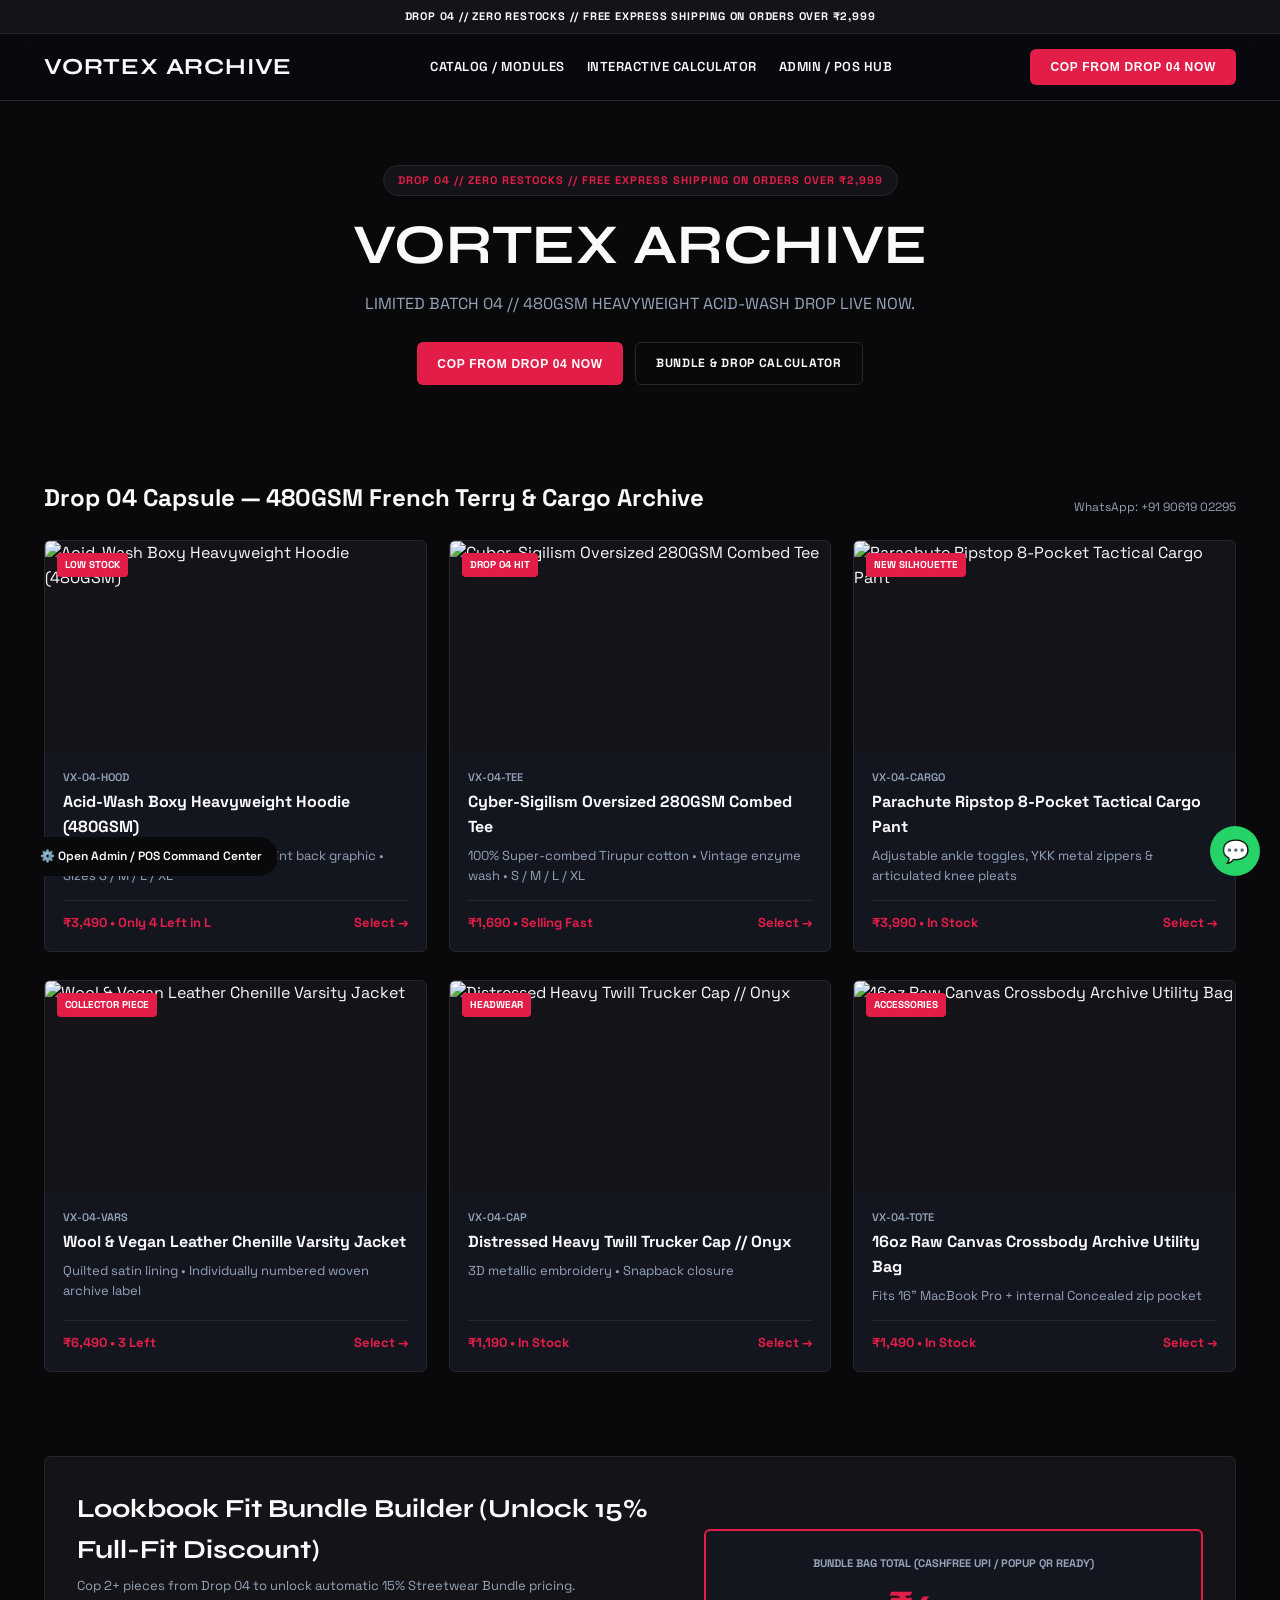
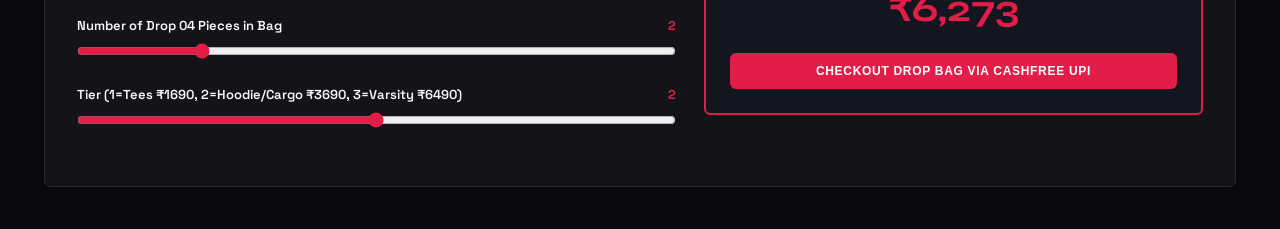
==== public/index.html @ 8f913b4f "feat(tpl-ecom-streetwear): multi-track Cloudflare Edge + Docker + POS/Admin Hub + whitelabel" ====
<!DOCTYPE html>
<html lang="en">
<head>
  <meta charset="UTF-8">
  <meta name="viewport" content="width=device-width, initial-scale=1.0">
  <title>VORTEX ARCHIVE — E-Commerce</title>
  <link rel="preconnect" href="https://fonts.googleapis.com">
  <link rel="preconnect" href="https://fonts.gstatic.com" crossorigin>
  <link href="https://fonts.googleapis.com/css2?family=Space+Grotesk:wght@400;500;600;700&family=Syne:wght@700;800&display=swap" rel="stylesheet">
  <link rel="stylesheet" href="theme-tokens.css">
  <script src="whitelabel.js"></script>
  <style>
    * { box-sizing: border-box; margin: 0; padding: 0; }
    body {
      font-family: var(--font-primary);
      background-color: var(--bg-main);
      color: #F8FAFC;
      line-height: 1.55;
      -webkit-font-smoothing: antialiased;
    }
    .top-bar {
      background: var(--bg-canvas);
      color: #F8FAFC;
      font-size: 11px;
      font-weight: 700;
      letter-spacing: 0.8px;
      text-transform: uppercase;
      text-align: center;
      padding: 8px 16px;
      border-bottom: 1px solid var(--border-color);
    }
    header {
      position: sticky;
      top: 0;
      z-index: 100;
      background: rgba(9, 10, 15, 0.9);
      backdrop-filter: blur(12px);
      border-bottom: 1px solid var(--border-color);
    }
    .nav-container {
      max-width: 1240px;
      margin: 0 auto;
      padding: 15px 24px;
      display: flex;
      align-items: center;
      justify-content: space-between;
      gap: 16px;
    }
    .brand-logo {
      font-family: var(--font-accent);
      font-size: 23px;
      font-weight: 700;
      letter-spacing: 0.8px;
      text-transform: uppercase;
      color: #F8FAFC;
      text-decoration: none;
    }
    .brand-logo span {
      font-family: var(--font-primary);
      color: var(--color-primary);
      font-size: 11px;
      letter-spacing: 2px;
      display: block;
      margin-top: -2px;
    }
    nav.desktop-nav { display: flex; gap: 22px; align-items: center; }
    nav.desktop-nav a {
      color: #F8FAFC;
      text-decoration: none;
      font-size: 13px;
      font-weight: 600;
      text-transform: uppercase;
      letter-spacing: 0.5px;
    }
    nav.desktop-nav a:hover { color: var(--color-primary); }
    .btn-primary {
      background: var(--color-primary);
      color: #FFFFFF;
      border: none;
      padding: 11px 20px;
      border-radius: var(--radius);
      font-size: 12px;
      font-weight: 700;
      text-transform: uppercase;
      letter-spacing: 0.7px;
      cursor: pointer;
      text-decoration: none;
      display: inline-flex;
      align-items: center;
      gap: 8px;
    }
    .btn-outline {
      background: transparent;
      color: #F8FAFC;
      border: 1px solid var(--border-color);
      padding: 11px 20px;
      border-radius: var(--radius);
      font-size: 12px;
      font-weight: 700;
      text-transform: uppercase;
      letter-spacing: 0.7px;
      cursor: pointer;
      text-decoration: none;
    }
    .hero-banner {
      padding: 64px 24px 52px;
      max-width: 1240px;
      margin: 0 auto;
      text-align: center;
    }
    .hero-pill {
      display: inline-block;
      background: var(--bg-canvas);
      border: 1px solid var(--border-color);
      color: var(--color-primary);
      font-size: 11px;
      font-weight: 700;
      letter-spacing: 1px;
      padding: 6px 14px;
      border-radius: 999px;
      margin-bottom: 18px;
    }
    .hero-banner h1 {
      font-family: var(--font-accent);
      font-size: clamp(32px, 4.6vw, 56px);
      line-height: 1.1;
      margin-bottom: 16px;
    }
    .hero-banner p {
      font-size: 16px;
      color: #94A3B8;
      max-width: 680px;
      margin: 0 auto 26px;
    }
    .hero-actions { display: flex; gap: 12px; justify-content: center; flex-wrap: wrap; }
    .section-wrap { max-width: 1240px; margin: 0 auto; padding: 42px 24px; }
    .section-head {
      display: flex;
      align-items: flex-end;
      justify-content: space-between;
      margin-bottom: 24px;
      gap: 16px;
      flex-wrap: wrap;
    }
    .bento-grid {
      display: grid;
      grid-template-columns: repeat(3, 1fr);
      gap: var(--grid-gap-desktop);
    }
    .bento-card {
      background: #14161F;
      border: 1px solid var(--border-color);
      border-radius: var(--radius);
      overflow: hidden;
      display: flex;
      flex-direction: column;
      cursor: pointer;
      transition: transform 0.2s, border-color 0.2s;
    }
    .bento-card:hover { transform: translateY(-4px); border-color: var(--color-primary); }
    .bento-img-wrap { height: 210px; position: relative; background: var(--bg-canvas); overflow: hidden; }
    .bento-img-wrap img { width: 100%; height: 100%; object-fit: cover; }
    .bento-badge {
      position: absolute;
      top: 12px;
      left: 12px;
      background: var(--color-primary);
      color: #FFF;
      font-size: 10px;
      font-weight: 700;
      padding: 4px 8px;
      border-radius: 4px;
    }
    .bento-body { padding: 18px; display: flex; flex-direction: column; flex: 1; }
    .bento-code { font-size: 11px; color: #94A3B8; font-weight: 600; margin-bottom: 4px; }
    .bento-title { font-size: 16px; font-weight: 700; margin-bottom: 6px; }
    .bento-sub { font-size: 13px; color: #94A3B8; margin-bottom: 14px; flex: 1; }
    .bento-footer {
      display: flex;
      justify-content: space-between;
      padding-top: 12px;
      border-top: 1px solid var(--border-color);
      font-size: 13px;
      font-weight: 700;
      color: var(--color-primary);
    }
    .calc-panel {
      background: var(--bg-canvas);
      border: 1px solid var(--border-color);
      border-radius: var(--radius);
      padding: 32px;
      display: grid;
      grid-template-columns: 1.2fr 1fr;
      gap: 28px;
      align-items: center;
    }
    .slider-group { margin-bottom: 18px; }
    .slider-group label { display: flex; justify-content: space-between; font-size: 13px; font-weight: 600; margin-bottom: 6px; }
    .slider-group input[type="range"] { width: 100%; accent-color: var(--color-primary); }
    .calc-result-card {
      background: #14161F;
      border: 2px solid var(--color-primary);
      border-radius: var(--radius);
      padding: 24px;
      text-align: center;
    }
    .calc-result-val {
      font-family: var(--font-accent);
      font-size: 38px;
      font-weight: 700;
      color: var(--color-primary);
      margin: 8px 0 14px;
    }
    .modal-overlay {
      position: fixed;
      inset: 0;
      background: rgba(0, 0, 0, 0.65);
      z-index: 900;
      display: none;
      align-items: center;
      justify-content: center;
      padding: 16px;
    }
    .modal-overlay.open { display: flex; }
    .modal-box {
      background: #14161F;
      color: #F8FAFC;
      border: 1px solid var(--border-color);
      border-radius: var(--radius);
      max-width: 480px;
      width: 100%;
      padding: 24px;
    }
    .form-field { margin-bottom: 12px; }
    .form-field label { display: block; font-size: 11px; font-weight: 700; text-transform: uppercase; margin-bottom: 4px; color: #94A3B8; }
    .form-field input {
      width: 100%;
      padding: 10px;
      background: var(--bg-main);
      color: #F8FAFC;
      border: 1px solid var(--border-color);
      border-radius: 4px;
    }
    .wa-float-btn {
      position: fixed;
      bottom: 24px;
      right: 20px;
      width: 50px;
      height: 50px;
      background: #25D366;
      border-radius: 50%;
      display: flex;
      align-items: center;
      justify-content: center;
      z-index: 500;
      text-decoration: none;
      color: #FFF;
      font-size: 22px;
    }
    .admin-pill-floating {
      position: fixed;
      bottom: 24px;
      left: 24px;
      background: var(--color-dark);
      color: #FFF;
      padding: 10px 16px;
      border-radius: 999px;
      font-size: 12px;
      font-weight: 600;
      text-decoration: none;
      z-index: 500;
    }
    @media (max-width: 860px) {
      .bento-grid, .calc-panel { grid-template-columns: 1fr; }
      nav.desktop-nav, .admin-pill-floating { display: none; }
    }
  </style>
</head>
<body>
  <div class="top-bar">DROP 04 // ZERO RESTOCKS // FREE EXPRESS SHIPPING ON ORDERS OVER ₹2,999</div>
  <header>
    <div class="nav-container">
      <a href="#" class="brand-logo">VORTEX ARCHIVE</a>
      <nav class="desktop-nav">
        <a href="#catalog">Catalog / Modules</a>
        <a href="#calculator">Interactive Calculator</a>
        <a href="admin.html">Admin / POS Hub</a>
      </nav>
      <button class="btn-primary" onclick="openLeadModal()">Cop From Drop 04 Now</button>
    </div>
  </header>

  <section class="hero-banner">
    <span class="hero-pill">DROP 04 // ZERO RESTOCKS // FREE EXPRESS SHIPPING ON ORDERS OVER ₹2,999</span>
    <h1 data-wl-brand>VORTEX ARCHIVE</h1>
    <p data-wl-tagline>LIMITED BATCH 04 // 480GSM HEAVYWEIGHT ACID-WASH DROP LIVE NOW.</p>
    <div class="hero-actions">
      <button class="btn-primary" onclick="openLeadModal()">Cop From Drop 04 Now</button>
      <a href="#calculator" class="btn-outline">Bundle & Drop Calculator</a>
    </div>
  </section>

  <section class="section-wrap" id="catalog">
    <div class="section-head">
      <h2>Drop 04 Capsule — 480GSM French Terry & Cargo Archive</h2>
      <div id="drawerWaText" style="font-size:12px;color:#94A3B8;">WhatsApp: +91 90619 02295</div>
    </div>
    <div class="bento-grid" id="bentoGrid"></div>
  </section>

  <section class="section-wrap" id="calculator">
    <div class="calc-panel">
      <div>
        <h2 style="font-family:var(--font-accent);font-size:26px;margin-bottom:6px;">Lookbook Fit Bundle Builder (Unlock 15% Full-Fit Discount)</h2>
        <p style="font-size:13px;color:#94A3B8;margin-bottom:20px;">Cop 2+ pieces from Drop 04 to unlock automatic 15% Streetwear Bundle pricing.</p>
        <div class="slider-group">
          <label><span>Number of Drop 04 Pieces in Bag</span><strong id="valSliderA" style="color:var(--color-primary);">2</strong></label>
          <input type="range" id="sliderA" min="1" max="6" value="2" oninput="recalc()">
        </div>
        <div class="slider-group">
          <label><span>Tier (1=Tees ₹1690, 2=Hoodie/Cargo ₹3690, 3=Varsity ₹6490)</span><strong id="valSliderB" style="color:var(--color-primary);">2</strong></label>
          <input type="range" id="sliderB" min="1" max="3" value="2" oninput="recalc()">
        </div>
      </div>
      <div class="calc-result-card">
        <div style="font-size:11px;font-weight:700;text-transform:uppercase;color:#94A3B8;">Bundle Bag Total (Cashfree UPI / Popup QR Ready)</div>
        <div class="calc-result-val" id="calcOutput">₹0</div>
        <button class="btn-primary" style="width:100%;justify-content:center;" onclick="openLeadModal()">Checkout Drop Bag via Cashfree UPI</button>
      </div>
    </div>
  </section>

  <div class="modal-overlay" id="leadModal">
    <div class="modal-box">
      <div style="display:flex;justify-content:space-between;align-items:center;margin-bottom:14px;">
        <h3 style="font-size:18px;">Checkout Drop Bag via Cashfree UPI</h3>
        <button onclick="closeLeadModal()" style="background:none;border:none;color:inherit;font-size:18px;cursor:pointer;">✕</button>
      </div>
      <form onsubmit="submitLead(event)">
        <div class="form-field"><label>Name / Business / Table *</label><input type="text" id="leadName" required placeholder="e.g. Anand Varma"></div>
        <div class="form-field"><label>WhatsApp / Mobile Number *</label><input type="tel" id="leadPhone" required placeholder="919876543210"></div>
        <div class="form-field"><label>Order / Ticket Details</label><input type="text" id="leadDetail" readonly></div>
        <button type="submit" class="btn-primary" style="width:100%;justify-content:center;">Confirm & Sync to Admin / POS</button>
      </form>
      <div id="leadSuccessBox" style="display:none;margin-top:14px;padding:12px;background:var(--bg-canvas);border:1px solid var(--color-primary);border-radius:4px;font-size:12px;"></div>
    </div>
  </div>

  <a href="admin.html" class="admin-pill-floating">⚙️ Open Admin / POS Command Center</a>
  <a id="floatingWaBtn" href="https://wa.me/919061902295" target="_blank" class="wa-float-btn">💬</a>

  <script>
    const ITEMS = [
  {
    "code": "VX-04-HOOD",
    "title": "Acid-Wash Boxy Heavyweight Hoodie (480GSM)",
    "sub": "Drop-shoulder silhouette • Puff-print back graphic • Sizes S / M / L / XL",
    "metric": "₹3,490 • Only 4 Left in L",
    "badge": "LOW STOCK",
    "img": "https://images.unsplash.com/photo-1556905055-8f358a7a47b2?auto=format&fit=crop&w=800&q=80"
  },
  {
    "code": "VX-04-TEE",
    "title": "Cyber-Sigilism Oversized 280GSM Combed Tee",
    "sub": "100% Super-combed Tirupur cotton • Vintage enzyme wash • S / M / L / XL",
    "metric": "₹1,690 • Selling Fast",
    "badge": "DROP 04 HIT",
    "img": "https://images.unsplash.com/photo-1521572267360-ee0c2909d518?auto=format&fit=crop&w=800&q=80"
  },
  {
    "code": "VX-04-CARGO",
    "title": "Parachute Ripstop 8-Pocket Tactical Cargo Pant",
    "sub": "Adjustable ankle toggles, YKK metal zippers & articulated knee pleats",
    "metric": "₹3,990 • In Stock",
    "badge": "NEW SILHOUETTE",
    "img": "https://images.unsplash.com/photo-1624378439575-d8705ad7ae80?auto=format&fit=crop&w=800&q=80"
  },
  {
    "code": "VX-04-VARS",
    "title": "Wool & Vegan Leather Chenille Varsity Jacket",
    "sub": "Quilted satin lining • Individually numbered woven archive label",
    "metric": "₹6,490 • 3 Left",
    "badge": "COLLECTOR PIECE",
    "img": "https://images.unsplash.com/photo-1551028719-00167b16eac5?auto=format&fit=crop&w=800&q=80"
  },
  {
    "code": "VX-04-CAP",
    "title": "Distressed Heavy Twill Trucker Cap // Onyx",
    "sub": "3D metallic embroidery • Snapback closure",
    "metric": "₹1,190 • In Stock",
    "badge": "HEADWEAR",
    "img": "https://images.unsplash.com/photo-1588850561407-ed78c282e89b?auto=format&fit=crop&w=800&q=80"
  },
  {
    "code": "VX-04-TOTE",
    "title": "16oz Raw Canvas Crossbody Archive Utility Bag",
    "sub": "Fits 16\" MacBook Pro + internal Concealed zip pocket",
    "metric": "₹1,490 • In Stock",
    "badge": "ACCESSORIES",
    "img": "https://images.unsplash.com/photo-1544816155-12df9643f363?auto=format&fit=crop&w=800&q=80"
  }
];
    let selectedTitle = ITEMS[0].title;
    let calcFormatted = '';

    function renderGrid() {
      document.getElementById('bentoGrid').innerHTML = ITEMS.map((it, i) => `
        <article class="bento-card" onclick="selectItem(${i})">
          <div class="bento-img-wrap">
            <img src="${it.img}" alt="${it.title}" loading="lazy">
            <span class="bento-badge">${it.badge}</span>
          </div>
          <div class="bento-body">
            <div class="bento-code">${it.code}</div>
            <div class="bento-title">${it.title}</div>
            <div class="bento-sub">${it.sub}</div>
            <div class="bento-footer"><span>${it.metric}</span><span>Select →</span></div>
          </div>
        </article>
      `).join('');
    }

    function recalc() {
      const team = Number(document.getElementById('sliderA').value);
      const hours = Number(document.getElementById('sliderB').value);
      document.getElementById('valSliderA').textContent = team;
      document.getElementById('valSliderB').textContent = hours;
      const val = Math.round(team * (hours === 1 ? 1690 : hours === 2 ? 3690 : 6490) * (team >= 2 ? 0.85 : 1));
      calcFormatted = '₹' + Number(val).toLocaleString('en-IN');
      document.getElementById('calcOutput').textContent = calcFormatted;
    }

    function selectItem(idx) {
      selectedTitle = ITEMS[idx].title + ' (' + ITEMS[idx].metric + ')';
      openLeadModal();
    }

    function openLeadModal() {
      document.getElementById('leadDetail').value = selectedTitle + ' • Total: ' + calcFormatted;
      document.getElementById('leadSuccessBox').style.display = 'none';
      document.getElementById('leadModal').classList.add('open');
    }

    function closeLeadModal() {
      document.getElementById('leadModal').classList.remove('open');
    }

    function submitLead(e) {
      e.preventDefault();
      const entry = {
        id: 'TX-' + Math.floor(1000 + Math.random() * 9000),
        name: document.getElementById('leadName').value.trim(),
        phone: document.getElementById('leadPhone').value.trim(),
        detail: document.getElementById('leadDetail').value.trim(),
        amount: calcFormatted,
        status: 'LIVE // QUEUED'
      };
      try {
        const list = JSON.parse(localStorage.getItem('bmad_leads_tpl-ecom-streetwear') || '[]');
        list.unshift(entry);
        localStorage.setItem('bmad_leads_tpl-ecom-streetwear', JSON.stringify(list));
      } catch (err) {}
      const box = document.getElementById('leadSuccessBox');
      box.style.display = 'block';
      box.innerHTML = '✓ Dispatched (' + entry.id + ')! Open <a href="admin.html" style="color:var(--color-primary);font-weight:700;">Admin / POS Hub</a> to process.';
    }

    renderGrid();
    recalc();
  </script>
</body>
</html>
---- public/theme-tokens.css ----
/* Extracted via tpl-tools-design-extractor for tpl-ecom-streetwear */
:root {
  --font-primary: 'Space Grotesk', sans-serif;
  --font-accent: 'Syne', sans-serif;
  --color-primary: #E11D48;
  --brand-primary: var(--color-primary);
  --color-dark: #09090B;
  --brand-dark: var(--color-dark);
  --bg-main: #09090B;
  --bg-canvas: #141418;
  --bg-sand: var(--bg-canvas);
  --border-color: #27272A;
  --grid-gap-desktop: 28px 22px;
  --grid-gap-mobile: 16px 14px;
  --radius: 6px;
  --ease-out-expo: cubic-bezier(0.16, 1, 0.3, 1);
}
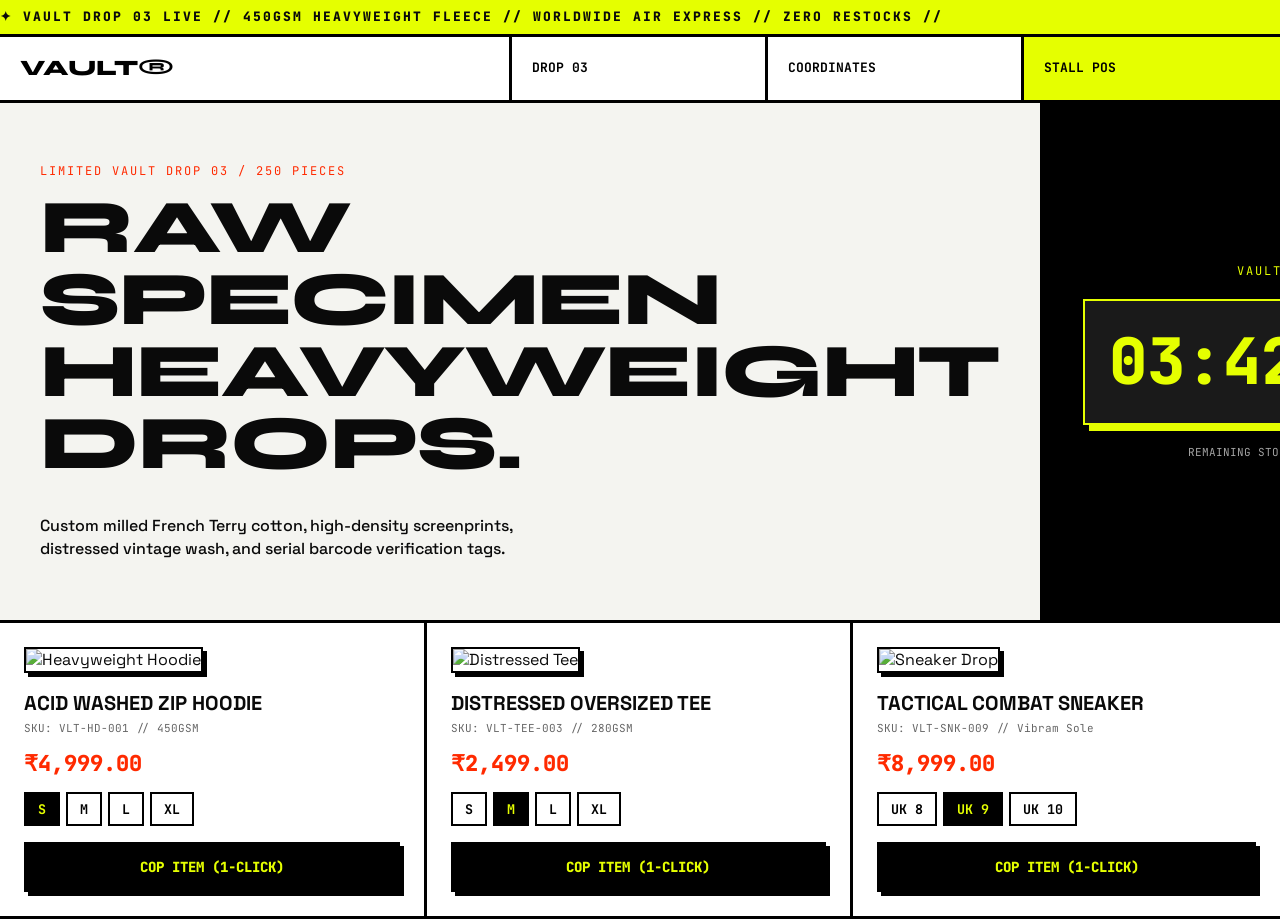
==== commit c266cea5: "feat(design): implement genuine distinct Awwwards movement blueprint (C5/R8)" ====
--- a/public/index.html
+++ b/public/index.html
@@ -3,470 +3,255 @@
 <head>
   <meta charset="UTF-8">
   <meta name="viewport" content="width=device-width, initial-scale=1.0">
-  <title>VORTEX ARCHIVE — E-Commerce</title>
+  <title data-wl-brand>VAULT® // Streetwear Drop</title>
   <link rel="preconnect" href="https://fonts.googleapis.com">
   <link rel="preconnect" href="https://fonts.gstatic.com" crossorigin>
-  <link href="https://fonts.googleapis.com/css2?family=Space+Grotesk:wght@400;500;600;700&family=Syne:wght@700;800&display=swap" rel="stylesheet">
+  <link href="https://fonts.googleapis.com/css2?family=JetBrains+Mono:wght@500;700;800&family=Space+Grotesk:wght@500;700&family=Syne:wght@700;800&display=swap" rel="stylesheet">
   <link rel="stylesheet" href="theme-tokens.css">
   <script src="whitelabel.js"></script>
   <style>
     * { box-sizing: border-box; margin: 0; padding: 0; }
     body {
-      font-family: var(--font-primary);
-      background-color: var(--bg-main);
-      color: #F8FAFC;
-      line-height: 1.55;
-      -webkit-font-smoothing: antialiased;
-    }
-    .top-bar {
-      background: var(--bg-canvas);
-      color: #F8FAFC;
-      font-size: 11px;
+      background: var(--bg-main, #F4F4F0);
+      color: #0A0A0A;
+      font-family: var(--font-primary, 'Space Grotesk', sans-serif);
+      line-height: 1.4;
+      overflow-x: hidden;
+    }
+
+    /* Marquee Tape */
+    .marquee-tape {
+      background: var(--bg-canvas, #E5FF00);
+      border-bottom: 3px solid #000;
+      padding: 8px 0;
+      white-space: nowrap;
+      overflow: hidden;
+      font-family: var(--font-mono, monospace);
+      font-weight: 800;
+      font-size: 13px;
+      letter-spacing: 2px;
+    }
+
+    /* Exposed 4-Cell Brutalist Nav */
+    .brutalist-nav {
+      display: grid;
+      grid-template-columns: 2fr 1fr 1fr 1fr;
+      border-bottom: 3px solid #000;
+      background: #FFF;
+      font-family: var(--font-mono);
       font-weight: 700;
-      letter-spacing: 0.8px;
+      font-size: 13px;
+    }
+    .nav-cell {
+      padding: 16px 20px;
+      border-right: 3px solid #000;
+      display: flex;
+      align-items: center;
+      text-decoration: none;
+      color: #000;
+    }
+    .nav-cell:last-child { border-right: none; }
+    .brand-cell { font-family: var(--font-accent, 'Syne', sans-serif); font-size: 22px; font-weight: 800; }
+
+    /* 2-Column Brutalist Split Hero */
+    .drop-hero {
+      display: grid;
+      grid-template-columns: 1.2fr 1fr;
+      border-bottom: 3px solid #000;
+      min-height: 520px;
+    }
+    @media (max-width: 900px) { .drop-hero { grid-template-columns: 1fr; } }
+
+    .hero-manifesto {
+      padding: 60px 40px;
+      border-right: 3px solid #000;
+      display: flex;
+      flex-direction: column;
+      justify-content: space-between;
+    }
+    .hero-manifesto h1 {
+      font-family: var(--font-accent);
+      font-size: clamp(38px, 6vw, 76px);
+      line-height: 0.95;
+      font-weight: 800;
       text-transform: uppercase;
+      letter-spacing: -1.5px;
+      margin-bottom: 24px;
+    }
+
+    .flip-vault {
+      background: #000;
+      color: #E5FF00;
+      padding: 40px;
+      display: flex;
+      flex-direction: column;
+      justify-content: center;
+      align-items: center;
       text-align: center;
-      padding: 8px 16px;
-      border-bottom: 1px solid var(--border-color);
-    }
-    header {
-      position: sticky;
-      top: 0;
-      z-index: 100;
-      background: rgba(9, 10, 15, 0.9);
-      backdrop-filter: blur(12px);
-      border-bottom: 1px solid var(--border-color);
-    }
-    .nav-container {
-      max-width: 1240px;
-      margin: 0 auto;
-      padding: 15px 24px;
-      display: flex;
-      align-items: center;
-      justify-content: space-between;
-      gap: 16px;
-    }
-    .brand-logo {
-      font-family: var(--font-accent);
-      font-size: 23px;
-      font-weight: 700;
-      letter-spacing: 0.8px;
-      text-transform: uppercase;
-      color: #F8FAFC;
-      text-decoration: none;
-    }
-    .brand-logo span {
-      font-family: var(--font-primary);
-      color: var(--color-primary);
-      font-size: 11px;
-      letter-spacing: 2px;
-      display: block;
-      margin-top: -2px;
-    }
-    nav.desktop-nav { display: flex; gap: 22px; align-items: center; }
-    nav.desktop-nav a {
-      color: #F8FAFC;
-      text-decoration: none;
-      font-size: 13px;
-      font-weight: 600;
-      text-transform: uppercase;
-      letter-spacing: 0.5px;
-    }
-    nav.desktop-nav a:hover { color: var(--color-primary); }
-    .btn-primary {
-      background: var(--color-primary);
-      color: #FFFFFF;
-      border: none;
-      padding: 11px 20px;
-      border-radius: var(--radius);
-      font-size: 12px;
-      font-weight: 700;
-      text-transform: uppercase;
-      letter-spacing: 0.7px;
-      cursor: pointer;
-      text-decoration: none;
-      display: inline-flex;
-      align-items: center;
-      gap: 8px;
-    }
-    .btn-outline {
-      background: transparent;
-      color: #F8FAFC;
-      border: 1px solid var(--border-color);
-      padding: 11px 20px;
-      border-radius: var(--radius);
-      font-size: 12px;
-      font-weight: 700;
-      text-transform: uppercase;
-      letter-spacing: 0.7px;
-      cursor: pointer;
-      text-decoration: none;
-    }
-    .hero-banner {
-      padding: 64px 24px 52px;
-      max-width: 1240px;
-      margin: 0 auto;
-      text-align: center;
-    }
-    .hero-pill {
-      display: inline-block;
-      background: var(--bg-canvas);
-      border: 1px solid var(--border-color);
-      color: var(--color-primary);
-      font-size: 11px;
-      font-weight: 700;
-      letter-spacing: 1px;
-      padding: 6px 14px;
-      border-radius: 999px;
-      margin-bottom: 18px;
-    }
-    .hero-banner h1 {
-      font-family: var(--font-accent);
-      font-size: clamp(32px, 4.6vw, 56px);
-      line-height: 1.1;
-      margin-bottom: 16px;
-    }
-    .hero-banner p {
-      font-size: 16px;
-      color: #94A3B8;
-      max-width: 680px;
-      margin: 0 auto 26px;
-    }
-    .hero-actions { display: flex; gap: 12px; justify-content: center; flex-wrap: wrap; }
-    .section-wrap { max-width: 1240px; margin: 0 auto; padding: 42px 24px; }
-    .section-head {
-      display: flex;
-      align-items: flex-end;
-      justify-content: space-between;
-      margin-bottom: 24px;
-      gap: 16px;
-      flex-wrap: wrap;
-    }
-    .bento-grid {
+      font-family: var(--font-mono);
+    }
+    .clock-flip {
+      font-size: clamp(36px, 5vw, 64px);
+      font-weight: 800;
+      background: #1A1A1A;
+      border: 2px solid #E5FF00;
+      padding: 16px 24px;
+      margin: 20px 0;
+      box-shadow: 6px 6px 0px #E5FF00;
+    }
+
+    /* Brutalist Cell Matrix */
+    .drop-grid {
       display: grid;
       grid-template-columns: repeat(3, 1fr);
-      gap: var(--grid-gap-desktop);
-    }
-    .bento-card {
-      background: #14161F;
-      border: 1px solid var(--border-color);
-      border-radius: var(--radius);
-      overflow: hidden;
+      border-bottom: 3px solid #000;
+    }
+    @media (max-width: 900px) { .drop-grid { grid-template-columns: 1fr; } }
+
+    .drop-cell {
+      border-right: 3px solid #000;
+      padding: 24px;
+      background: #FFF;
       display: flex;
       flex-direction: column;
+      justify-content: space-between;
+      position: relative;
+    }
+    .drop-cell:last-child { border-right: none; }
+    .drop-img {
+      width: 100%;
+      height: 320px;
+      object-fit: cover;
+      border: 2px solid #000;
+      margin-bottom: 16px;
+      box-shadow: 4px 4px 0px #000;
+    }
+    .drop-title { font-size: 20px; font-weight: 800; text-transform: uppercase; }
+    .drop-sku { font-family: var(--font-mono); font-size: 11px; color: #666; margin-top: 4px; }
+    .drop-price { font-family: var(--font-mono); font-size: 22px; font-weight: 800; color: var(--color-primary, #FF2A00); margin: 12px 0; }
+
+    .size-matrix {
+      display: flex;
+      gap: 6px;
+      margin-bottom: 16px;
+    }
+    .size-btn {
+      background: #FFF;
+      border: 2px solid #000;
+      padding: 6px 12px;
+      font-family: var(--font-mono);
+      font-weight: 700;
       cursor: pointer;
-      transition: transform 0.2s, border-color 0.2s;
-    }
-    .bento-card:hover { transform: translateY(-4px); border-color: var(--color-primary); }
-    .bento-img-wrap { height: 210px; position: relative; background: var(--bg-canvas); overflow: hidden; }
-    .bento-img-wrap img { width: 100%; height: 100%; object-fit: cover; }
-    .bento-badge {
-      position: absolute;
-      top: 12px;
-      left: 12px;
-      background: var(--color-primary);
+    }
+    .size-btn.active { background: #000; color: #E5FF00; }
+
+    .cop-btn {
+      background: #000;
+      color: #E5FF00;
+      border: 2px solid #000;
+      padding: 14px;
+      font-family: var(--font-mono);
+      font-weight: 800;
+      font-size: 14px;
+      text-transform: uppercase;
+      cursor: pointer;
+      box-shadow: 4px 4px 0px #000;
+      transition: transform 0.1s, box-shadow 0.1s;
+    }
+    .cop-btn:hover {
+      background: var(--color-primary, #FF2A00);
       color: #FFF;
-      font-size: 10px;
-      font-weight: 700;
-      padding: 4px 8px;
-      border-radius: 4px;
-    }
-    .bento-body { padding: 18px; display: flex; flex-direction: column; flex: 1; }
-    .bento-code { font-size: 11px; color: #94A3B8; font-weight: 600; margin-bottom: 4px; }
-    .bento-title { font-size: 16px; font-weight: 700; margin-bottom: 6px; }
-    .bento-sub { font-size: 13px; color: #94A3B8; margin-bottom: 14px; flex: 1; }
-    .bento-footer {
-      display: flex;
-      justify-content: space-between;
-      padding-top: 12px;
-      border-top: 1px solid var(--border-color);
-      font-size: 13px;
-      font-weight: 700;
-      color: var(--color-primary);
-    }
-    .calc-panel {
-      background: var(--bg-canvas);
-      border: 1px solid var(--border-color);
-      border-radius: var(--radius);
-      padding: 32px;
-      display: grid;
-      grid-template-columns: 1.2fr 1fr;
-      gap: 28px;
-      align-items: center;
-    }
-    .slider-group { margin-bottom: 18px; }
-    .slider-group label { display: flex; justify-content: space-between; font-size: 13px; font-weight: 600; margin-bottom: 6px; }
-    .slider-group input[type="range"] { width: 100%; accent-color: var(--color-primary); }
-    .calc-result-card {
-      background: #14161F;
-      border: 2px solid var(--color-primary);
-      border-radius: var(--radius);
-      padding: 24px;
-      text-align: center;
-    }
-    .calc-result-val {
-      font-family: var(--font-accent);
-      font-size: 38px;
-      font-weight: 700;
-      color: var(--color-primary);
-      margin: 8px 0 14px;
-    }
-    .modal-overlay {
-      position: fixed;
-      inset: 0;
-      background: rgba(0, 0, 0, 0.65);
-      z-index: 900;
-      display: none;
-      align-items: center;
-      justify-content: center;
-      padding: 16px;
-    }
-    .modal-overlay.open { display: flex; }
-    .modal-box {
-      background: #14161F;
-      color: #F8FAFC;
-      border: 1px solid var(--border-color);
-      border-radius: var(--radius);
-      max-width: 480px;
-      width: 100%;
-      padding: 24px;
-    }
-    .form-field { margin-bottom: 12px; }
-    .form-field label { display: block; font-size: 11px; font-weight: 700; text-transform: uppercase; margin-bottom: 4px; color: #94A3B8; }
-    .form-field input {
-      width: 100%;
-      padding: 10px;
-      background: var(--bg-main);
-      color: #F8FAFC;
-      border: 1px solid var(--border-color);
-      border-radius: 4px;
-    }
-    .wa-float-btn {
-      position: fixed;
-      bottom: 24px;
-      right: 20px;
-      width: 50px;
-      height: 50px;
-      background: #25D366;
-      border-radius: 50%;
-      display: flex;
-      align-items: center;
-      justify-content: center;
-      z-index: 500;
-      text-decoration: none;
-      color: #FFF;
-      font-size: 22px;
-    }
-    .admin-pill-floating {
-      position: fixed;
-      bottom: 24px;
-      left: 24px;
-      background: var(--color-dark);
-      color: #FFF;
-      padding: 10px 16px;
-      border-radius: 999px;
-      font-size: 12px;
-      font-weight: 600;
-      text-decoration: none;
-      z-index: 500;
-    }
-    @media (max-width: 860px) {
-      .bento-grid, .calc-panel { grid-template-columns: 1fr; }
-      nav.desktop-nav, .admin-pill-floating { display: none; }
+      transform: translate(-2px, -2px);
+      box-shadow: 6px 6px 0px #000;
     }
   </style>
 </head>
-<body>
-  <div class="top-bar">DROP 04 // ZERO RESTOCKS // FREE EXPRESS SHIPPING ON ORDERS OVER ₹2,999</div>
-  <header>
-    <div class="nav-container">
-      <a href="#" class="brand-logo">VORTEX ARCHIVE</a>
-      <nav class="desktop-nav">
-        <a href="#catalog">Catalog / Modules</a>
-        <a href="#calculator">Interactive Calculator</a>
-        <a href="admin.html">Admin / POS Hub</a>
-      </nav>
-      <button class="btn-primary" onclick="openLeadModal()">Cop From Drop 04 Now</button>
-    </div>
-  </header>
-
-  <section class="hero-banner">
-    <span class="hero-pill">DROP 04 // ZERO RESTOCKS // FREE EXPRESS SHIPPING ON ORDERS OVER ₹2,999</span>
-    <h1 data-wl-brand>VORTEX ARCHIVE</h1>
-    <p data-wl-tagline>LIMITED BATCH 04 // 480GSM HEAVYWEIGHT ACID-WASH DROP LIVE NOW.</p>
-    <div class="hero-actions">
-      <button class="btn-primary" onclick="openLeadModal()">Cop From Drop 04 Now</button>
-      <a href="#calculator" class="btn-outline">Bundle & Drop Calculator</a>
+<body data-layout-archetype="raw-acid-neobrutalism">
+  <div class="marquee-tape">
+    ✦ VAULT DROP 03 LIVE // 450GSM HEAVYWEIGHT FLEECE // WORLDWIDE AIR EXPRESS // ZERO RESTOCKS //
+  </div>
+
+  <nav class="brutalist-nav">
+    <a href="#" class="nav-cell brand-cell" data-wl-brand>VAULT®</a>
+    <a href="#drop" class="nav-cell">DROP 03</a>
+    <a href="#lookbook" class="nav-cell">COORDINATES</a>
+    <a href="admin.html" class="nav-cell" style="background:#E5FF00; color:#000;">STALL POS</a>
+  </nav>
+
+  <section class="drop-hero">
+    <div class="hero-manifesto">
+      <div>
+        <div style="font-family:var(--font-mono); font-size:12px; letter-spacing:2px; color:var(--color-primary); margin-bottom:12px;">LIMITED VAULT DROP 03 / 250 PIECES</div>
+        <h1 data-wl-tagline>RAW SPECIMEN HEAVYWEIGHT DROPS.</h1>
+      </div>
+      <p style="font-size:16px; font-weight:500; max-width:480px;">Custom milled French Terry cotton, high-density screenprints, distressed vintage wash, and serial barcode verification tags.</p>
+    </div>
+
+    <div class="flip-vault">
+      <div style="font-size:12px; letter-spacing:2px;">VAULT LOCKER TIMER</div>
+      <div class="clock-flip" id="flipClock">03:42:19:18</div>
+      <div style="font-size:11px; color:#A3A3A3;">REMAINING STOCK ALLOCATION: 42 PIECES</div>
     </div>
   </section>
 
-  <section class="section-wrap" id="catalog">
-    <div class="section-head">
-      <h2>Drop 04 Capsule — 480GSM French Terry & Cargo Archive</h2>
-      <div id="drawerWaText" style="font-size:12px;color:#94A3B8;">WhatsApp: +91 90619 02295</div>
-    </div>
-    <div class="bento-grid" id="bentoGrid"></div>
+  <!-- Brutalist Drop Grid -->
+  <section class="drop-grid" id="drop">
+    <div class="drop-cell">
+      <div>
+        <img class="drop-img" src="https://images.unsplash.com/photo-1556905055-8f358a7a47b2?auto=format&fit=crop&w=800&q=80" alt="Heavyweight Hoodie">
+        <div class="drop-title">Acid Washed Zip Hoodie</div>
+        <div class="drop-sku">SKU: VLT-HD-001 // 450GSM</div>
+        <div class="drop-price">₹4,999.00</div>
+        <div class="size-matrix">
+          <button class="size-btn active" onclick="setSize(this)">S</button>
+          <button class="size-btn" onclick="setSize(this)">M</button>
+          <button class="size-btn" onclick="setSize(this)">L</button>
+          <button class="size-btn" onclick="setSize(this)">XL</button>
+        </div>
+      </div>
+      <button class="cop-btn" onclick="copItem('Acid Washed Zip Hoodie')">COP ITEM (1-CLICK)</button>
+    </div>
+
+    <div class="drop-cell">
+      <div>
+        <img class="drop-img" src="https://images.unsplash.com/photo-1521572267360-ee0c2909d518?auto=format&fit=crop&w=800&q=80" alt="Distressed Tee">
+        <div class="drop-title">Distressed Oversized Tee</div>
+        <div class="drop-sku">SKU: VLT-TEE-003 // 280GSM</div>
+        <div class="drop-price">₹2,499.00</div>
+        <div class="size-matrix">
+          <button class="size-btn" onclick="setSize(this)">S</button>
+          <button class="size-btn active" onclick="setSize(this)">M</button>
+          <button class="size-btn" onclick="setSize(this)">L</button>
+          <button class="size-btn" onclick="setSize(this)">XL</button>
+        </div>
+      </div>
+      <button class="cop-btn" onclick="copItem('Distressed Oversized Tee')">COP ITEM (1-CLICK)</button>
+    </div>
+
+    <div class="drop-cell">
+      <div>
+        <img class="drop-img" src="https://images.unsplash.com/photo-1542291026-7eec264c27ff?auto=format&fit=crop&w=800&q=80" alt="Sneaker Drop">
+        <div class="drop-title">Tactical Combat Sneaker</div>
+        <div class="drop-sku">SKU: VLT-SNK-009 // Vibram Sole</div>
+        <div class="drop-price">₹8,999.00</div>
+        <div class="size-matrix">
+          <button class="size-btn" onclick="setSize(this)">UK 8</button>
+          <button class="size-btn active" onclick="setSize(this)">UK 9</button>
+          <button class="size-btn" onclick="setSize(this)">UK 10</button>
+        </div>
+      </div>
+      <button class="cop-btn" onclick="copItem('Tactical Combat Sneaker')">COP ITEM (1-CLICK)</button>
+    </div>
   </section>
 
-  <section class="section-wrap" id="calculator">
-    <div class="calc-panel">
-      <div>
-        <h2 style="font-family:var(--font-accent);font-size:26px;margin-bottom:6px;">Lookbook Fit Bundle Builder (Unlock 15% Full-Fit Discount)</h2>
-        <p style="font-size:13px;color:#94A3B8;margin-bottom:20px;">Cop 2+ pieces from Drop 04 to unlock automatic 15% Streetwear Bundle pricing.</p>
-        <div class="slider-group">
-          <label><span>Number of Drop 04 Pieces in Bag</span><strong id="valSliderA" style="color:var(--color-primary);">2</strong></label>
-          <input type="range" id="sliderA" min="1" max="6" value="2" oninput="recalc()">
-        </div>
-        <div class="slider-group">
-          <label><span>Tier (1=Tees ₹1690, 2=Hoodie/Cargo ₹3690, 3=Varsity ₹6490)</span><strong id="valSliderB" style="color:var(--color-primary);">2</strong></label>
-          <input type="range" id="sliderB" min="1" max="3" value="2" oninput="recalc()">
-        </div>
-      </div>
-      <div class="calc-result-card">
-        <div style="font-size:11px;font-weight:700;text-transform:uppercase;color:#94A3B8;">Bundle Bag Total (Cashfree UPI / Popup QR Ready)</div>
-        <div class="calc-result-val" id="calcOutput">₹0</div>
-        <button class="btn-primary" style="width:100%;justify-content:center;" onclick="openLeadModal()">Checkout Drop Bag via Cashfree UPI</button>
-      </div>
-    </div>
-  </section>
-
-  <div class="modal-overlay" id="leadModal">
-    <div class="modal-box">
-      <div style="display:flex;justify-content:space-between;align-items:center;margin-bottom:14px;">
-        <h3 style="font-size:18px;">Checkout Drop Bag via Cashfree UPI</h3>
-        <button onclick="closeLeadModal()" style="background:none;border:none;color:inherit;font-size:18px;cursor:pointer;">✕</button>
-      </div>
-      <form onsubmit="submitLead(event)">
-        <div class="form-field"><label>Name / Business / Table *</label><input type="text" id="leadName" required placeholder="e.g. Anand Varma"></div>
-        <div class="form-field"><label>WhatsApp / Mobile Number *</label><input type="tel" id="leadPhone" required placeholder="919876543210"></div>
-        <div class="form-field"><label>Order / Ticket Details</label><input type="text" id="leadDetail" readonly></div>
-        <button type="submit" class="btn-primary" style="width:100%;justify-content:center;">Confirm & Sync to Admin / POS</button>
-      </form>
-      <div id="leadSuccessBox" style="display:none;margin-top:14px;padding:12px;background:var(--bg-canvas);border:1px solid var(--color-primary);border-radius:4px;font-size:12px;"></div>
-    </div>
-  </div>
-
-  <a href="admin.html" class="admin-pill-floating">⚙️ Open Admin / POS Command Center</a>
-  <a id="floatingWaBtn" href="https://wa.me/919061902295" target="_blank" class="wa-float-btn">💬</a>
-
   <script>
-    const ITEMS = [
-  {
-    "code": "VX-04-HOOD",
-    "title": "Acid-Wash Boxy Heavyweight Hoodie (480GSM)",
-    "sub": "Drop-shoulder silhouette • Puff-print back graphic • Sizes S / M / L / XL",
-    "metric": "₹3,490 • Only 4 Left in L",
-    "badge": "LOW STOCK",
-    "img": "https://images.unsplash.com/photo-1556905055-8f358a7a47b2?auto=format&fit=crop&w=800&q=80"
-  },
-  {
-    "code": "VX-04-TEE",
-    "title": "Cyber-Sigilism Oversized 280GSM Combed Tee",
-    "sub": "100% Super-combed Tirupur cotton • Vintage enzyme wash • S / M / L / XL",
-    "metric": "₹1,690 • Selling Fast",
-    "badge": "DROP 04 HIT",
-    "img": "https://images.unsplash.com/photo-1521572267360-ee0c2909d518?auto=format&fit=crop&w=800&q=80"
-  },
-  {
-    "code": "VX-04-CARGO",
-    "title": "Parachute Ripstop 8-Pocket Tactical Cargo Pant",
-    "sub": "Adjustable ankle toggles, YKK metal zippers & articulated knee pleats",
-    "metric": "₹3,990 • In Stock",
-    "badge": "NEW SILHOUETTE",
-    "img": "https://images.unsplash.com/photo-1624378439575-d8705ad7ae80?auto=format&fit=crop&w=800&q=80"
-  },
-  {
-    "code": "VX-04-VARS",
-    "title": "Wool & Vegan Leather Chenille Varsity Jacket",
-    "sub": "Quilted satin lining • Individually numbered woven archive label",
-    "metric": "₹6,490 • 3 Left",
-    "badge": "COLLECTOR PIECE",
-    "img": "https://images.unsplash.com/photo-1551028719-00167b16eac5?auto=format&fit=crop&w=800&q=80"
-  },
-  {
-    "code": "VX-04-CAP",
-    "title": "Distressed Heavy Twill Trucker Cap // Onyx",
-    "sub": "3D metallic embroidery • Snapback closure",
-    "metric": "₹1,190 • In Stock",
-    "badge": "HEADWEAR",
-    "img": "https://images.unsplash.com/photo-1588850561407-ed78c282e89b?auto=format&fit=crop&w=800&q=80"
-  },
-  {
-    "code": "VX-04-TOTE",
-    "title": "16oz Raw Canvas Crossbody Archive Utility Bag",
-    "sub": "Fits 16\" MacBook Pro + internal Concealed zip pocket",
-    "metric": "₹1,490 • In Stock",
-    "badge": "ACCESSORIES",
-    "img": "https://images.unsplash.com/photo-1544816155-12df9643f363?auto=format&fit=crop&w=800&q=80"
-  }
-];
-    let selectedTitle = ITEMS[0].title;
-    let calcFormatted = '';
-
-    function renderGrid() {
-      document.getElementById('bentoGrid').innerHTML = ITEMS.map((it, i) => `
-        <article class="bento-card" onclick="selectItem(${i})">
-          <div class="bento-img-wrap">
-            <img src="${it.img}" alt="${it.title}" loading="lazy">
-            <span class="bento-badge">${it.badge}</span>
-          </div>
-          <div class="bento-body">
-            <div class="bento-code">${it.code}</div>
-            <div class="bento-title">${it.title}</div>
-            <div class="bento-sub">${it.sub}</div>
-            <div class="bento-footer"><span>${it.metric}</span><span>Select →</span></div>
-          </div>
-        </article>
-      `).join('');
-    }
-
-    function recalc() {
-      const team = Number(document.getElementById('sliderA').value);
-      const hours = Number(document.getElementById('sliderB').value);
-      document.getElementById('valSliderA').textContent = team;
-      document.getElementById('valSliderB').textContent = hours;
-      const val = Math.round(team * (hours === 1 ? 1690 : hours === 2 ? 3690 : 6490) * (team >= 2 ? 0.85 : 1));
-      calcFormatted = '₹' + Number(val).toLocaleString('en-IN');
-      document.getElementById('calcOutput').textContent = calcFormatted;
-    }
-
-    function selectItem(idx) {
-      selectedTitle = ITEMS[idx].title + ' (' + ITEMS[idx].metric + ')';
-      openLeadModal();
-    }
-
-    function openLeadModal() {
-      document.getElementById('leadDetail').value = selectedTitle + ' • Total: ' + calcFormatted;
-      document.getElementById('leadSuccessBox').style.display = 'none';
-      document.getElementById('leadModal').classList.add('open');
-    }
-
-    function closeLeadModal() {
-      document.getElementById('leadModal').classList.remove('open');
-    }
-
-    function submitLead(e) {
-      e.preventDefault();
-      const entry = {
-        id: 'TX-' + Math.floor(1000 + Math.random() * 9000),
-        name: document.getElementById('leadName').value.trim(),
-        phone: document.getElementById('leadPhone').value.trim(),
-        detail: document.getElementById('leadDetail').value.trim(),
-        amount: calcFormatted,
-        status: 'LIVE // QUEUED'
-      };
-      try {
-        const list = JSON.parse(localStorage.getItem('bmad_leads_tpl-ecom-streetwear') || '[]');
-        list.unshift(entry);
-        localStorage.setItem('bmad_leads_tpl-ecom-streetwear', JSON.stringify(list));
-      } catch (err) {}
-      const box = document.getElementById('leadSuccessBox');
-      box.style.display = 'block';
-      box.innerHTML = '✓ Dispatched (' + entry.id + ')! Open <a href="admin.html" style="color:var(--color-primary);font-weight:700;">Admin / POS Hub</a> to process.';
-    }
-
-    renderGrid();
-    recalc();
+    function setSize(btn) {
+      btn.parentElement.querySelectorAll('.size-btn').forEach(b => b.classList.remove('active'));
+      btn.classList.add('active');
+    }
+    function copItem(title) {
+      alert(title + ' added to Vault cart! WhatsApp checkout concierge triggered.');
+    }
   </script>
 </body>
 </html>
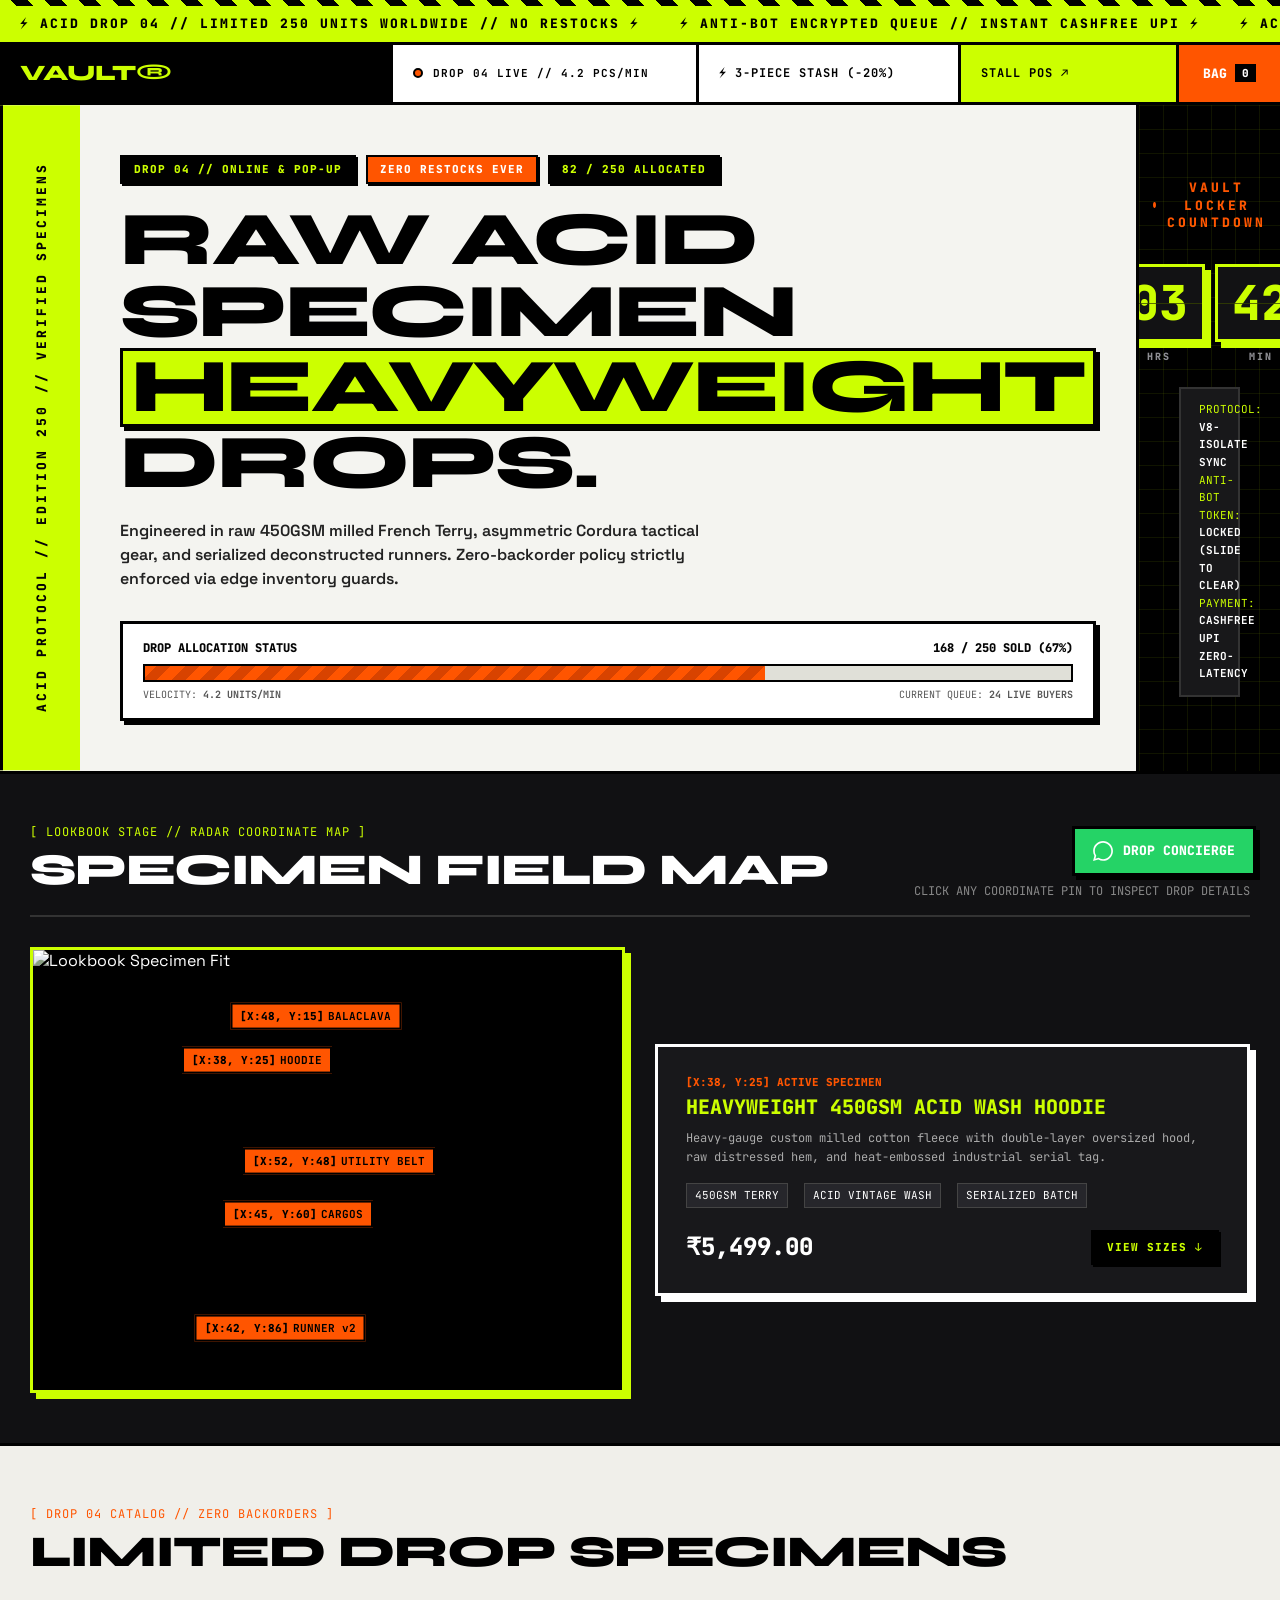
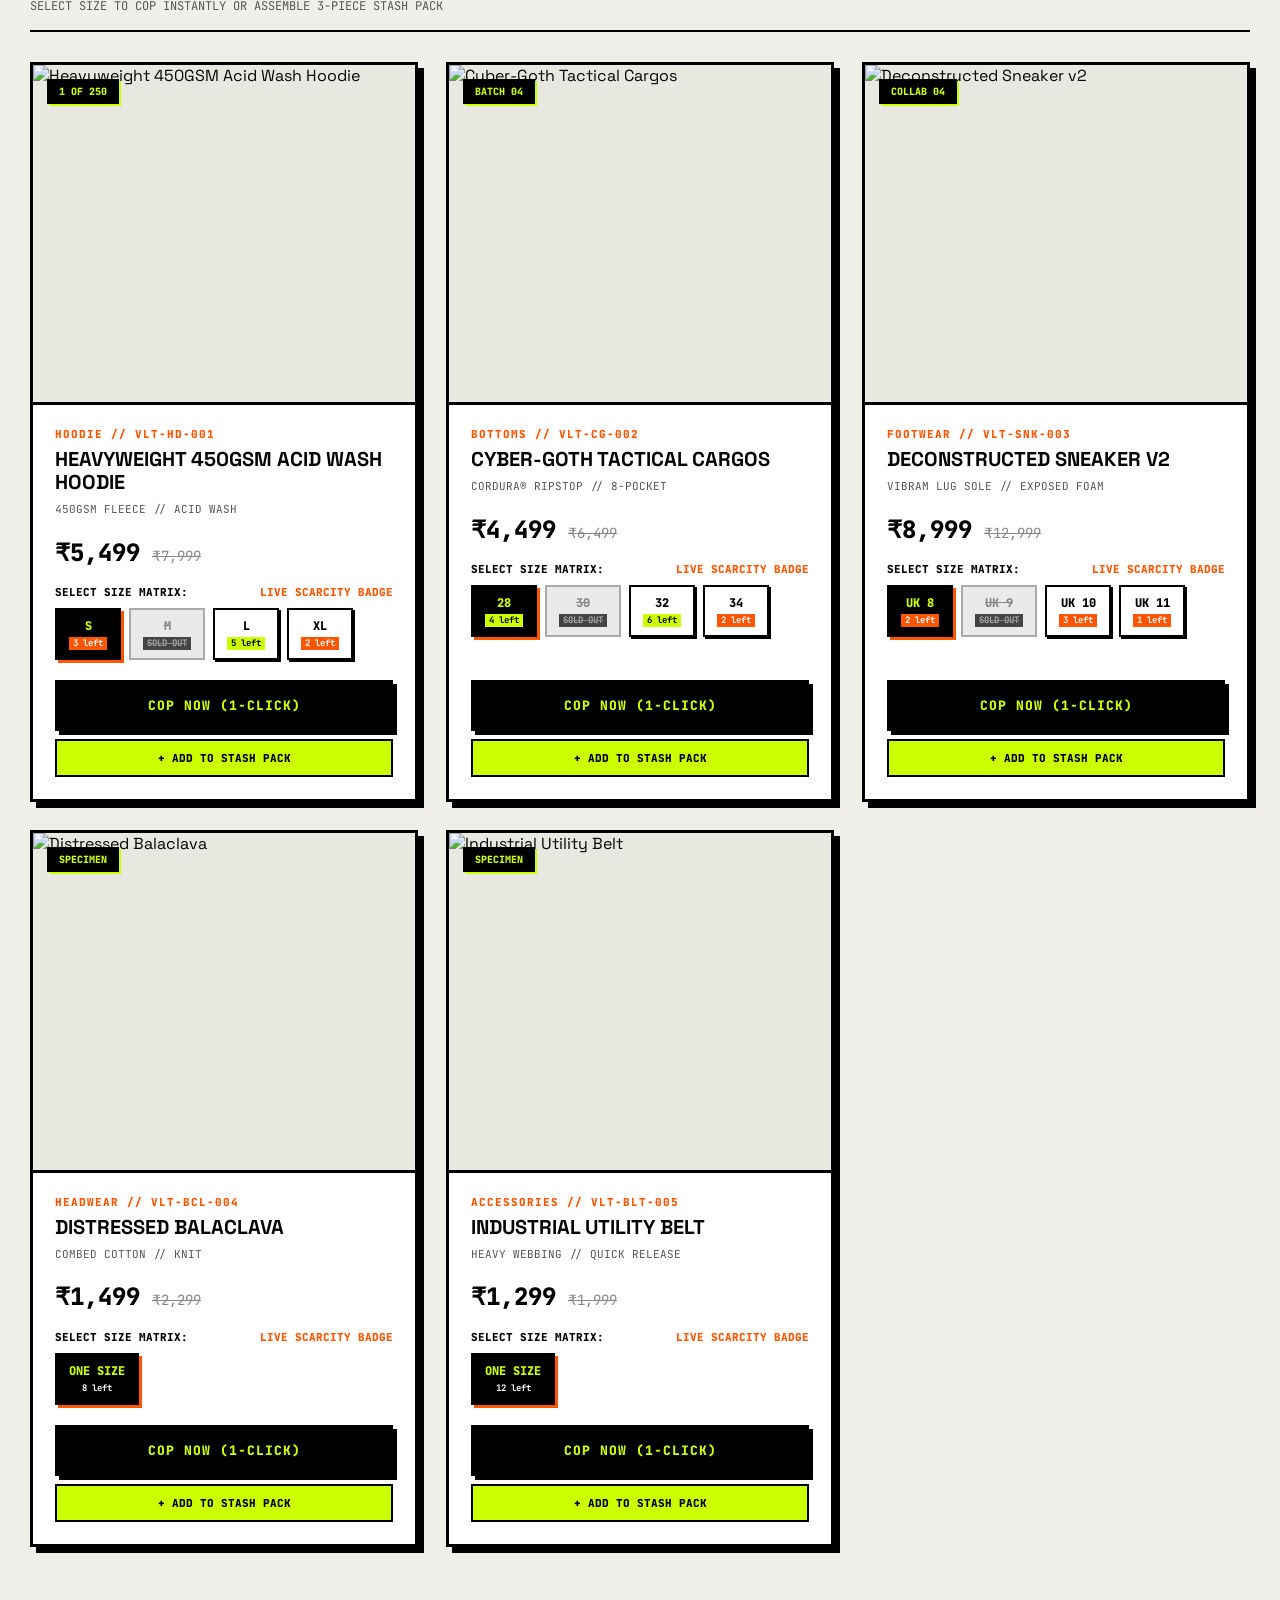
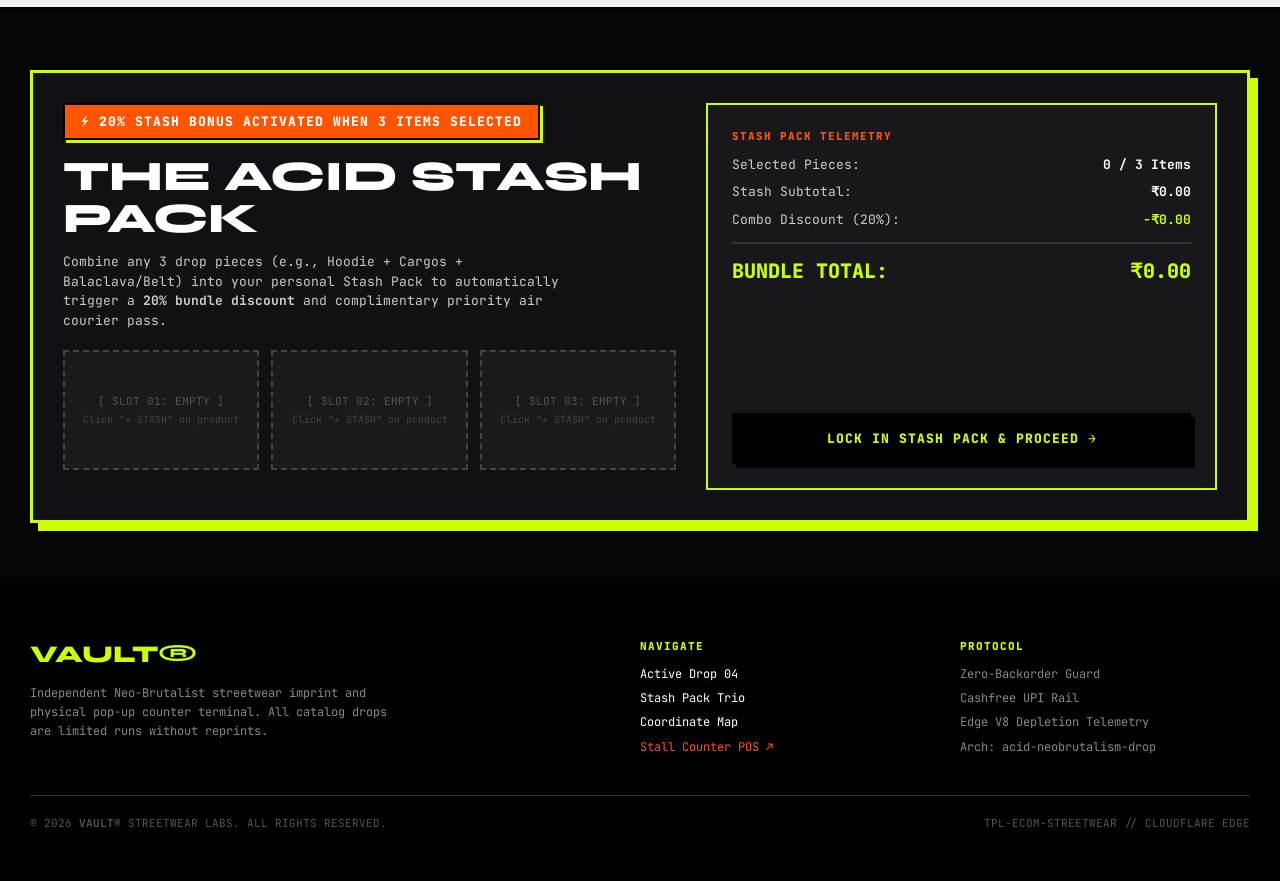
==== commit 022044a6: "feat(drop-store): implement Gen-Z streetwear drop store with raw acid neo-brutalism, quota controlle" ====
--- a/public/index.html
+++ b/public/index.html
@@ -3,255 +3,2441 @@
 <head>
   <meta charset="UTF-8">
   <meta name="viewport" content="width=device-width, initial-scale=1.0">
-  <title data-wl-brand>VAULT® // Streetwear Drop</title>
+  <title data-wl-brand>VAULT® // ACID DROP 04 // STREETWEAR PROTOCOL</title>
+  
+  <!-- Brutalist Typography -->
   <link rel="preconnect" href="https://fonts.googleapis.com">
   <link rel="preconnect" href="https://fonts.gstatic.com" crossorigin>
-  <link href="https://fonts.googleapis.com/css2?family=JetBrains+Mono:wght@500;700;800&family=Space+Grotesk:wght@500;700&family=Syne:wght@700;800&display=swap" rel="stylesheet">
+  <link href="https://fonts.googleapis.com/css2?family=JetBrains+Mono:ital,wght@0,400;0,700;0,800;1,700&family=Space+Grotesk:wght@500;600;700;800&family=Syne:wght@700;800;900&display=swap" rel="stylesheet">
+  
   <link rel="stylesheet" href="theme-tokens.css">
   <script src="whitelabel.js"></script>
+
   <style>
-    * { box-sizing: border-box; margin: 0; padding: 0; }
+    /* ----------------------------------------------------
+       RESET & BASE TOKENS (RAW ACID NEO-BRUTALISM)
+       ---------------------------------------------------- */
+    *, *::before, *::after {
+      box-sizing: border-box;
+      margin: 0;
+      padding: 0;
+    }
+
     body {
-      background: var(--bg-main, #F4F4F0);
-      color: #0A0A0A;
+      background-color: var(--bg-main, #0B0B0C);
+      color: #050505;
       font-family: var(--font-primary, 'Space Grotesk', sans-serif);
-      line-height: 1.4;
+      line-height: 1.35;
       overflow-x: hidden;
-    }
-
-    /* Marquee Tape */
-    .marquee-tape {
-      background: var(--bg-canvas, #E5FF00);
+      -webkit-font-smoothing: antialiased;
+    }
+
+    /* Chunky Neo-Brutalist borders & hard drop shadows */
+    .b-border { border: 3px solid #000; }
+    .b-shadow { box-shadow: 5px 5px 0px #000; }
+    .b-shadow-sm { box-shadow: 3px 3px 0px #000; }
+    .b-shadow-lime { box-shadow: 5px 5px 0px #CCFF00; }
+    .b-shadow-orange { box-shadow: 5px 5px 0px #FF5500; }
+
+    /* ----------------------------------------------------
+       1. DIAGONAL SCROLLING HAZARD MARQUEE TAPE
+       ---------------------------------------------------- */
+    .hazard-wrapper {
+      position: relative;
+      background: #000;
+      overflow: hidden;
       border-bottom: 3px solid #000;
-      padding: 8px 0;
+      z-index: 100;
+    }
+
+    .hazard-stripes-top {
+      height: 6px;
+      background: repeating-linear-gradient(
+        45deg,
+        #CCFF00,
+        #CCFF00 12px,
+        #000 12px,
+        #000 24px
+      );
+    }
+
+    .hazard-marquee {
+      display: flex;
       white-space: nowrap;
-      overflow: hidden;
-      font-family: var(--font-mono, monospace);
-      font-weight: 800;
+      background: #CCFF00;
+      color: #000;
+      font-family: var(--font-mono, 'JetBrains Mono', monospace);
       font-size: 13px;
+      font-weight: 800;
       letter-spacing: 2px;
-    }
-
-    /* Exposed 4-Cell Brutalist Nav */
+      padding: 9px 0;
+      text-transform: uppercase;
+      user-select: none;
+    }
+
+    .marquee-track {
+      display: inline-flex;
+      animation: marqueeScroll 22s linear infinite;
+    }
+
+    .marquee-track:hover {
+      animation-play-state: paused;
+    }
+
+    .marquee-item {
+      display: inline-flex;
+      align-items: center;
+      padding: 0 20px;
+    }
+
+    @keyframes marqueeScroll {
+      0% { transform: translateX(0); }
+      100% { transform: translateX(-50%); }
+    }
+
+    /* ----------------------------------------------------
+       2. EXPOSED BRUTALIST CELL NAVBAR
+       ---------------------------------------------------- */
     .brutalist-nav {
       display: grid;
-      grid-template-columns: 2fr 1fr 1fr 1fr;
+      grid-template-columns: 1.8fr 1.4fr 1.2fr 1fr auto;
+      background: #FFF;
       border-bottom: 3px solid #000;
-      background: #FFF;
-      font-family: var(--font-mono);
-      font-weight: 700;
-      font-size: 13px;
-    }
+      position: sticky;
+      top: 0;
+      z-index: 90;
+    }
+
+    @media (max-width: 960px) {
+      .brutalist-nav {
+        grid-template-columns: 1fr auto;
+      }
+      .nav-cell-hide-mobile {
+        display: none !important;
+      }
+    }
+
     .nav-cell {
-      padding: 16px 20px;
+      padding: 14px 20px;
       border-right: 3px solid #000;
       display: flex;
       align-items: center;
       text-decoration: none;
       color: #000;
-    }
-    .nav-cell:last-child { border-right: none; }
-    .brand-cell { font-family: var(--font-accent, 'Syne', sans-serif); font-size: 22px; font-weight: 800; }
-
-    /* 2-Column Brutalist Split Hero */
-    .drop-hero {
+      font-family: var(--font-mono);
+      font-size: 12px;
+      font-weight: 700;
+      letter-spacing: 1px;
+      transition: background 0.15s ease, color 0.15s ease;
+    }
+
+    .nav-cell:hover {
+      background: #CCFF00;
+    }
+
+    .nav-cell.brand-cell {
+      font-family: var(--font-accent, 'Syne', sans-serif);
+      font-size: 22px;
+      font-weight: 900;
+      letter-spacing: -0.5px;
+      background: #000;
+      color: #CCFF00;
+    }
+
+    .nav-cell.brand-cell:hover {
+      background: #CCFF00;
+      color: #000;
+    }
+
+    .nav-telemetry {
+      display: flex;
+      align-items: center;
+      gap: 10px;
+      font-size: 11px;
+    }
+
+    .telemetry-pulse {
+      width: 10px;
+      height: 10px;
+      background: #FF5500;
+      border-radius: 50%;
+      border: 2px solid #000;
+      animation: pulseAlert 1.2s infinite ease-in-out;
+    }
+
+    @keyframes pulseAlert {
+      0%, 100% { transform: scale(1); opacity: 1; }
+      50% { transform: scale(1.3); opacity: 0.7; }
+    }
+
+    .cart-pill-btn {
+      background: #FF5500;
+      color: #FFF;
+      padding: 14px 24px;
+      border: none;
+      font-family: var(--font-mono);
+      font-weight: 800;
+      font-size: 13px;
+      cursor: pointer;
+      display: flex;
+      align-items: center;
+      gap: 8px;
+      transition: transform 0.1s ease, background 0.15s;
+    }
+
+    .cart-pill-btn:hover {
+      background: #000;
+      color: #CCFF00;
+    }
+
+    /* ----------------------------------------------------
+       3. BRUTALIST HERO TOPOLOGY (ROTATED 90° + FLIP CLOCK)
+       ---------------------------------------------------- */
+    .hero-container {
       display: grid;
-      grid-template-columns: 1.2fr 1fr;
+      grid-template-columns: 80px 1.4fr 1fr;
+      background: #F4F4F0;
       border-bottom: 3px solid #000;
-      min-height: 520px;
-    }
-    @media (max-width: 900px) { .drop-hero { grid-template-columns: 1fr; } }
-
-    .hero-manifesto {
-      padding: 60px 40px;
+      min-height: 540px;
+    }
+
+    @media (max-width: 1024px) {
+      .hero-container {
+        grid-template-columns: 60px 1fr;
+      }
+      .hero-vault-col {
+        grid-column: 1 / -1;
+        border-top: 3px solid #000;
+      }
+    }
+
+    @media (max-width: 680px) {
+      .hero-container {
+        grid-template-columns: 1fr;
+      }
+      .hero-rail-vertical {
+        display: none;
+      }
+    }
+
+    /* Rotated 90deg vertical bar */
+    .hero-rail-vertical {
+      background: #CCFF00;
+      border-right: 3px solid #000;
+      display: flex;
+      align-items: center;
+      justify-content: center;
+      padding: 20px 0;
+      writing-mode: vertical-rl;
+      transform: rotate(180deg);
+      font-family: var(--font-mono);
+      font-size: 13px;
+      font-weight: 800;
+      letter-spacing: 3px;
+      text-transform: uppercase;
+      user-select: none;
+    }
+
+    .hero-main {
+      padding: 50px 40px;
       border-right: 3px solid #000;
       display: flex;
       flex-direction: column;
       justify-content: space-between;
-    }
-    .hero-manifesto h1 {
-      font-family: var(--font-accent);
-      font-size: clamp(38px, 6vw, 76px);
+      background: #F4F4F0;
+    }
+
+    .drop-badge-row {
+      display: flex;
+      flex-wrap: wrap;
+      gap: 10px;
+      margin-bottom: 20px;
+    }
+
+    .spec-tag {
+      background: #000;
+      color: #CCFF00;
+      font-family: var(--font-mono);
+      font-size: 11px;
+      font-weight: 800;
+      padding: 5px 12px;
+      border: 2px solid #000;
+      letter-spacing: 1px;
+      box-shadow: 2px 2px 0px #000;
+    }
+
+    .spec-tag-orange {
+      background: #FF5500;
+      color: #FFF;
+    }
+
+    .hero-headline {
+      font-family: var(--font-accent, 'Syne', sans-serif);
+      font-size: clamp(40px, 6vw, 76px);
+      font-weight: 900;
       line-height: 0.95;
-      font-weight: 800;
       text-transform: uppercase;
-      letter-spacing: -1.5px;
-      margin-bottom: 24px;
-    }
-
-    .flip-vault {
+      letter-spacing: -2px;
+      margin-bottom: 20px;
+      color: #000;
+    }
+
+    .hero-headline span.highlight-lime {
+      background: #CCFF00;
+      padding: 0 8px;
+      border: 3px solid #000;
+      box-shadow: 4px 4px 0px #000;
+      display: inline-block;
+    }
+
+    .hero-desc {
+      font-size: 16px;
+      font-weight: 600;
+      color: #222;
+      max-width: 580px;
+      margin-bottom: 30px;
+      line-height: 1.5;
+    }
+
+    /* Depletion Meter Bar */
+    .depletion-box {
+      background: #FFF;
+      border: 3px solid #000;
+      padding: 16px 20px;
+      box-shadow: 4px 4px 0px #000;
+    }
+
+    .depletion-header {
+      display: flex;
+      justify-content: space-between;
+      font-family: var(--font-mono);
+      font-size: 12px;
+      font-weight: 800;
+      margin-bottom: 8px;
+    }
+
+    .depletion-bar-frame {
+      height: 18px;
+      background: #E0E0D8;
+      border: 2px solid #000;
+      position: relative;
+      overflow: hidden;
+    }
+
+    .depletion-bar-fill {
+      height: 100%;
+      width: 67%;
+      background: repeating-linear-gradient(
+        -45deg,
+        #FF5500,
+        #FF5500 10px,
+        #D84300 10px,
+        #D84300 20px
+      );
+      transition: width 0.6s ease;
+    }
+
+    /* FLIP-CLOCK VAULT TIMER */
+    .hero-vault-col {
       background: #000;
-      color: #E5FF00;
+      color: #CCFF00;
       padding: 40px;
       display: flex;
       flex-direction: column;
       justify-content: center;
       align-items: center;
       text-align: center;
-      font-family: var(--font-mono);
-    }
-    .clock-flip {
-      font-size: clamp(36px, 5vw, 64px);
-      font-weight: 800;
-      background: #1A1A1A;
-      border: 2px solid #E5FF00;
-      padding: 16px 24px;
-      margin: 20px 0;
-      box-shadow: 6px 6px 0px #E5FF00;
-    }
-
-    /* Brutalist Cell Matrix */
-    .drop-grid {
+      position: relative;
+      overflow: hidden;
+    }
+
+    .vault-grid-bg {
+      position: absolute;
+      inset: 0;
+      background-image: 
+        linear-gradient(to right, rgba(204, 255, 0, 0.08) 1px, transparent 1px),
+        linear-gradient(to bottom, rgba(204, 255, 0, 0.08) 1px, transparent 1px);
+      background-size: 24px 24px;
+      pointer-events: none;
+    }
+
+    .vault-header-label {
+      font-family: var(--font-mono);
+      font-size: 13px;
+      font-weight: 800;
+      letter-spacing: 3px;
+      color: #FF5500;
+      margin-bottom: 16px;
+      display: flex;
+      align-items: center;
+      gap: 8px;
+    }
+
+    .flip-clock-display {
+      display: flex;
+      gap: 10px;
+      margin: 16px 0 24px 0;
+      z-index: 2;
+    }
+
+    .flip-unit {
+      display: flex;
+      flex-direction: column;
+      align-items: center;
+    }
+
+    .flip-card {
+      background: #121214;
+      border: 3px solid #CCFF00;
+      box-shadow: 6px 6px 0px #CCFF00;
+      padding: 12px 14px;
+      min-width: 68px;
+      font-family: var(--font-mono);
+      font-size: clamp(28px, 4vw, 48px);
+      font-weight: 800;
+      color: #CCFF00;
+      text-align: center;
+      position: relative;
+      line-height: 1;
+    }
+
+    .flip-card::after {
+      content: '';
+      position: absolute;
+      left: 0;
+      right: 0;
+      top: 50%;
+      height: 1px;
+      background: rgba(0, 0, 0, 0.7);
+      border-bottom: 1px solid rgba(204, 255, 0, 0.2);
+    }
+
+    .flip-label {
+      font-family: var(--font-mono);
+      font-size: 10px;
+      font-weight: 800;
+      color: #8E8E93;
+      letter-spacing: 2px;
+      margin-top: 8px;
+      text-transform: uppercase;
+    }
+
+    .vault-status-meta {
+      z-index: 2;
+      background: #18181A;
+      border: 2px solid #333;
+      padding: 12px 18px;
+      width: 100%;
+      max-width: 320px;
+      font-family: var(--font-mono);
+      font-size: 11px;
+      text-align: left;
+      line-height: 1.6;
+    }
+
+    .vault-status-meta span {
+      color: #FFF;
+      font-weight: 700;
+    }
+
+    /* ----------------------------------------------------
+       4. INTERACTIVE LOOKBOOK COORDINATE MAP [X:42, Y:18]
+       ---------------------------------------------------- */
+    .lookbook-section {
+      background: #111113;
+      color: #FFF;
+      border-bottom: 3px solid #000;
+      padding: 50px 30px;
+    }
+
+    .section-title-bar {
+      display: flex;
+      justify-content: space-between;
+      align-items: flex-end;
+      flex-wrap: wrap;
+      gap: 16px;
+      margin-bottom: 30px;
+      border-bottom: 2px solid #333;
+      padding-bottom: 16px;
+    }
+
+    .sec-heading {
+      font-family: var(--font-accent);
+      font-size: clamp(26px, 4vw, 44px);
+      font-weight: 900;
+      letter-spacing: -1px;
+      text-transform: uppercase;
+      color: #FFF;
+    }
+
+    .sec-sub {
+      font-family: var(--font-mono);
+      font-size: 12px;
+      color: #CCFF00;
+      letter-spacing: 1px;
+    }
+
+    .lookbook-stage {
       display: grid;
-      grid-template-columns: repeat(3, 1fr);
+      grid-template-columns: 1fr 1fr;
+      gap: 30px;
+      align-items: center;
+    }
+
+    @media (max-width: 900px) {
+      .lookbook-stage { grid-template-columns: 1fr; }
+    }
+
+    .map-canvas-container {
+      position: relative;
+      background: #000;
+      border: 3px solid #CCFF00;
+      box-shadow: 6px 6px 0px #CCFF00;
+      overflow: hidden;
+      min-height: 400px;
+      display: flex;
+      align-items: center;
+      justify-content: center;
+    }
+
+    .map-canvas-container img {
+      width: 100%;
+      height: 440px;
+      object-fit: cover;
+      filter: grayscale(80%) contrast(120%);
+      transition: filter 0.3s ease;
+    }
+
+    .map-canvas-container:hover img {
+      filter: grayscale(20%) contrast(110%);
+    }
+
+    /* Interactive Pins */
+    .coord-pin {
+      position: absolute;
+      background: #FF5500;
+      color: #000;
+      font-family: var(--font-mono);
+      font-size: 11px;
+      font-weight: 800;
+      padding: 4px 8px;
+      border: 2px solid #000;
+      box-shadow: 3px 3px 0px #000;
+      cursor: pointer;
+      display: flex;
+      align-items: center;
+      gap: 4px;
+      transform: translate(-50%, -50%);
+      transition: transform 0.15s, background 0.15s;
+      z-index: 5;
+    }
+
+    .coord-pin:hover, .coord-pin.active {
+      background: #CCFF00;
+      color: #000;
+      transform: translate(-50%, -50%) scale(1.15);
+      z-index: 10;
+    }
+
+    .lookbook-inspector {
+      background: #18181B;
+      border: 3px solid #FFF;
+      padding: 28px;
+      box-shadow: 6px 6px 0px #FFF;
+      font-family: var(--font-mono);
+    }
+
+    .inspector-title {
+      font-size: 20px;
+      font-weight: 800;
+      color: #CCFF00;
+      text-transform: uppercase;
+      margin-bottom: 8px;
+    }
+
+    .inspector-meta {
+      font-size: 12px;
+      color: #AAA;
+      margin-bottom: 16px;
+      line-height: 1.6;
+    }
+
+    .inspector-tag {
+      display: inline-block;
+      background: #26262B;
+      color: #FFF;
+      padding: 4px 8px;
+      font-size: 11px;
+      margin-right: 6px;
+      margin-bottom: 6px;
+      border: 1px solid #444;
+    }
+
+    /* ----------------------------------------------------
+       5. DROP PRODUCTS MATRIX & SIZE BADGES
+       ---------------------------------------------------- */
+    .products-section {
+      background: #F0EFEA;
+      padding: 60px 30px;
       border-bottom: 3px solid #000;
     }
-    @media (max-width: 900px) { .drop-grid { grid-template-columns: 1fr; } }
-
-    .drop-cell {
-      border-right: 3px solid #000;
-      padding: 24px;
+
+    .drop-matrix-grid {
+      display: grid;
+      grid-template-columns: repeat(auto-fill, minmax(320px, 1fr));
+      gap: 28px;
+      margin-top: 30px;
+    }
+
+    .product-card {
       background: #FFF;
+      border: 3px solid #000;
+      box-shadow: 6px 6px 0px #000;
       display: flex;
       flex-direction: column;
       justify-content: space-between;
       position: relative;
-    }
-    .drop-cell:last-child { border-right: none; }
-    .drop-img {
+      transition: transform 0.15s ease, box-shadow 0.15s ease;
+    }
+
+    .product-card:hover {
+      transform: translate(-2px, -2px);
+      box-shadow: 8px 8px 0px #000;
+    }
+
+    .card-edition-badge {
+      position: absolute;
+      top: 14px;
+      left: 14px;
+      background: #000;
+      color: #CCFF00;
+      font-family: var(--font-mono);
+      font-size: 10px;
+      font-weight: 800;
+      padding: 4px 10px;
+      border: 2px solid #000;
+      z-index: 4;
+      box-shadow: 2px 2px 0px #CCFF00;
+    }
+
+    .card-img-wrap {
       width: 100%;
-      height: 320px;
+      height: 340px;
+      border-bottom: 3px solid #000;
+      background: #E8E7E0;
+      overflow: hidden;
+      position: relative;
+    }
+
+    .card-img-wrap img {
+      width: 100%;
+      height: 100%;
       object-fit: cover;
-      border: 2px solid #000;
-      margin-bottom: 16px;
-      box-shadow: 4px 4px 0px #000;
-    }
-    .drop-title { font-size: 20px; font-weight: 800; text-transform: uppercase; }
-    .drop-sku { font-family: var(--font-mono); font-size: 11px; color: #666; margin-top: 4px; }
-    .drop-price { font-family: var(--font-mono); font-size: 22px; font-weight: 800; color: var(--color-primary, #FF2A00); margin: 12px 0; }
+      transition: transform 0.4s ease;
+    }
+
+    .product-card:hover .card-img-wrap img {
+      transform: scale(1.04);
+    }
+
+    .card-body {
+      padding: 22px;
+      display: flex;
+      flex-direction: column;
+      flex-grow: 1;
+    }
+
+    .card-category {
+      font-family: var(--font-mono);
+      font-size: 11px;
+      font-weight: 800;
+      color: #FF5500;
+      letter-spacing: 1px;
+      text-transform: uppercase;
+      margin-bottom: 6px;
+    }
+
+    .card-title {
+      font-size: 20px;
+      font-weight: 800;
+      text-transform: uppercase;
+      line-height: 1.15;
+      margin-bottom: 8px;
+    }
+
+    .card-spec {
+      font-family: var(--font-mono);
+      font-size: 11px;
+      color: #555;
+      margin-bottom: 12px;
+    }
+
+    .card-pricing {
+      display: flex;
+      align-items: baseline;
+      gap: 12px;
+      margin: 8px 0 16px 0;
+    }
+
+    .price-current {
+      font-family: var(--font-mono);
+      font-size: 24px;
+      font-weight: 800;
+      color: #000;
+    }
+
+    .price-retail {
+      font-family: var(--font-mono);
+      font-size: 14px;
+      color: #888;
+      text-decoration: line-through;
+    }
+
+    /* SIZE MATRIX BUTTONS WITH LIVE SCARCITY BADGES */
+    .size-selector-label {
+      font-family: var(--font-mono);
+      font-size: 11px;
+      font-weight: 800;
+      text-transform: uppercase;
+      margin-bottom: 8px;
+      display: flex;
+      justify-content: space-between;
+    }
 
     .size-matrix {
       display: flex;
-      gap: 6px;
-      margin-bottom: 16px;
-    }
+      flex-wrap: wrap;
+      gap: 8px;
+      margin-bottom: 20px;
+    }
+
     .size-btn {
+      position: relative;
       background: #FFF;
       border: 2px solid #000;
+      padding: 8px 12px;
+      font-family: var(--font-mono);
+      font-size: 12px;
+      font-weight: 800;
+      cursor: pointer;
+      box-shadow: 2px 2px 0px #000;
+      transition: all 0.1s ease;
+      display: flex;
+      flex-direction: column;
+      align-items: center;
+      min-width: 58px;
+    }
+
+    .size-btn:hover:not(.sold-out) {
+      background: #CCFF00;
+      transform: translate(-1px, -1px);
+      box-shadow: 3px 3px 0px #000;
+    }
+
+    .size-btn.active {
+      background: #000;
+      color: #CCFF00;
+      box-shadow: 3px 3px 0px #FF5500;
+      border-color: #000;
+    }
+
+    .size-scarcity-badge {
+      font-size: 9px;
+      font-weight: 700;
+      margin-top: 3px;
+      padding: 2px 4px;
+      border-radius: 0;
+      line-height: 1;
+    }
+
+    .badge-critical {
+      background: #FF5500;
+      color: #FFF;
+    }
+
+    .badge-low {
+      background: #CCFF00;
+      color: #000;
+    }
+
+    .badge-avail {
+      background: #000;
+      color: #FFF;
+    }
+
+    /* Sold Out State */
+    .size-btn.sold-out {
+      background: #EAEAEA;
+      color: #888;
+      border-color: #AAA;
+      cursor: not-allowed;
+      box-shadow: none;
+      text-decoration: line-through;
+    }
+
+    .size-btn.sold-out .size-scarcity-badge {
+      background: #444;
+      color: #AAA;
+      text-decoration: none;
+    }
+
+    /* CARD ACTION BUTTONS */
+    .card-actions {
+      display: grid;
+      grid-template-columns: 1fr;
+      gap: 8px;
+      margin-top: auto;
+    }
+
+    .btn-cop {
+      background: #000;
+      color: #CCFF00;
+      border: 3px solid #000;
+      padding: 14px;
+      font-family: var(--font-mono);
+      font-size: 13px;
+      font-weight: 800;
+      text-transform: uppercase;
+      letter-spacing: 1px;
+      cursor: pointer;
+      box-shadow: 4px 4px 0px #000;
+      transition: all 0.15s ease;
+      display: flex;
+      justify-content: center;
+      align-items: center;
+      gap: 8px;
+    }
+
+    .btn-cop:hover {
+      background: #FF5500;
+      color: #FFF;
+      transform: translate(-2px, -2px);
+      box-shadow: 6px 6px 0px #000;
+    }
+
+    .btn-stash-add {
+      background: #CCFF00;
+      color: #000;
+      border: 2px solid #000;
+      padding: 10px;
+      font-family: var(--font-mono);
+      font-size: 11px;
+      font-weight: 800;
+      text-transform: uppercase;
+      cursor: pointer;
+      display: flex;
+      align-items: center;
+      justify-content: center;
+      gap: 6px;
+      transition: background 0.15s;
+    }
+
+    .btn-stash-add:hover {
+      background: #B8E600;
+    }
+
+    .btn-stash-add.in-stash {
+      background: #000;
+      color: #CCFF00;
+    }
+
+    /* ----------------------------------------------------
+       6. INTERACTIVE STASH PACK BUNDLE BUILDER
+       ---------------------------------------------------- */
+    .stash-builder-section {
+      background: #050505;
+      color: #FFF;
+      border-bottom: 3px solid #000;
+      padding: 60px 30px;
+      position: relative;
+    }
+
+    .stash-banner {
+      border: 3px solid #CCFF00;
+      background: #111114;
+      padding: 30px;
+      box-shadow: 8px 8px 0px #CCFF00;
+      display: grid;
+      grid-template-columns: 1.2fr 1fr;
+      gap: 30px;
+    }
+
+    @media (max-width: 900px) {
+      .stash-banner { grid-template-columns: 1fr; }
+    }
+
+    .stash-bonus-pill {
+      display: inline-flex;
+      align-items: center;
+      gap: 8px;
+      background: #FF5500;
+      color: #FFF;
+      font-family: var(--font-mono);
+      font-size: 13px;
+      font-weight: 900;
+      padding: 8px 16px;
+      border: 2px solid #000;
+      box-shadow: 3px 3px 0px #CCFF00;
+      letter-spacing: 1px;
+      margin-bottom: 16px;
+      animation: pulseGlow 1.8s infinite ease-in-out;
+    }
+
+    @keyframes pulseGlow {
+      0%, 100% { box-shadow: 3px 3px 0px #CCFF00; }
+      50% { box-shadow: 3px 3px 18px #CCFF00; }
+    }
+
+    .stash-tray {
+      display: grid;
+      grid-template-columns: repeat(3, 1fr);
+      gap: 12px;
+      margin: 20px 0;
+    }
+
+    @media (max-width: 600px) {
+      .stash-tray { grid-template-columns: 1fr; }
+    }
+
+    .stash-slot {
+      background: #1A1A1E;
+      border: 2px dashed #444;
+      min-height: 120px;
+      padding: 14px;
+      display: flex;
+      flex-direction: column;
+      justify-content: center;
+      align-items: center;
+      text-align: center;
+      font-family: var(--font-mono);
+      position: relative;
+      transition: all 0.2s;
+    }
+
+    .stash-slot.filled {
+      background: #242429;
+      border: 2px solid #CCFF00;
+      box-shadow: 3px 3px 0px #CCFF00;
+    }
+
+    .stash-slot-title {
+      font-size: 12px;
+      font-weight: 800;
+      color: #CCFF00;
+      margin-bottom: 4px;
+    }
+
+    .stash-slot-price {
+      font-size: 11px;
+      color: #AAA;
+    }
+
+    .stash-slot-remove {
+      position: absolute;
+      top: 6px;
+      right: 6px;
+      background: #FF5500;
+      color: #FFF;
+      border: none;
+      width: 20px;
+      height: 20px;
+      font-size: 11px;
+      font-weight: 900;
+      cursor: pointer;
+      line-height: 1;
+    }
+
+    .stash-summary-box {
+      background: #18181C;
+      border: 2px solid #CCFF00;
+      padding: 24px;
+      display: flex;
+      flex-direction: column;
+      justify-content: space-between;
+      font-family: var(--font-mono);
+    }
+
+    .stash-line-row {
+      display: flex;
+      justify-content: space-between;
+      font-size: 13px;
+      margin-bottom: 10px;
+      color: #CCC;
+    }
+
+    .stash-total-row {
+      display: flex;
+      justify-content: space-between;
+      align-items: baseline;
+      border-top: 2px solid #333;
+      padding-top: 14px;
+      margin-top: 14px;
+      font-size: 20px;
+      font-weight: 800;
+      color: #CCFF00;
+    }
+
+    /* ----------------------------------------------------
+       7. ANTI-BOT QUEUE LOCKER SLIDER WIDGET
+       ---------------------------------------------------- */
+    .anti-bot-container {
+      background: #FFF;
+      border: 3px solid #000;
+      box-shadow: 6px 6px 0px #000;
+      padding: 24px;
+      margin-top: 24px;
+      font-family: var(--font-mono);
+    }
+
+    .anti-bot-header {
+      display: flex;
+      align-items: center;
+      justify-content: space-between;
+      margin-bottom: 14px;
+    }
+
+    .anti-bot-title {
+      font-size: 13px;
+      font-weight: 800;
+      text-transform: uppercase;
+      letter-spacing: 1px;
+      display: flex;
+      align-items: center;
+      gap: 8px;
+    }
+
+    .slider-track {
+      position: relative;
+      height: 58px;
+      background: #111;
+      border: 3px solid #000;
+      box-shadow: inset 2px 2px 0px rgba(0,0,0,0.5);
+      user-select: none;
+      overflow: hidden;
+      display: flex;
+      align-items: center;
+      justify-content: center;
+    }
+
+    .slider-text {
+      color: #888;
+      font-weight: 800;
+      font-size: 12px;
+      letter-spacing: 2px;
+      pointer-events: none;
+      z-index: 1;
+      text-transform: uppercase;
+      transition: opacity 0.2s;
+    }
+
+    .slider-fill {
+      position: absolute;
+      left: 0;
+      top: 0;
+      bottom: 0;
+      width: 0%;
+      background: repeating-linear-gradient(
+        45deg,
+        #CCFF00,
+        #CCFF00 12px,
+        #B5E000 12px,
+        #B5E000 24px
+      );
+      transition: width 0.05s ease-out;
+    }
+
+    .slider-thumb {
+      position: absolute;
+      left: 0;
+      top: 0;
+      bottom: 0;
+      width: 64px;
+      background: #CCFF00;
+      color: #000;
+      border-right: 3px solid #000;
+      display: flex;
+      align-items: center;
+      justify-content: center;
+      cursor: grab;
+      font-size: 20px;
+      font-weight: 900;
+      user-select: none;
+      z-index: 2;
+      box-shadow: 2px 0px 4px rgba(0,0,0,0.3);
+    }
+
+    .slider-thumb:active {
+      cursor: grabbing;
+    }
+
+    .anti-bot-container.unlocked .slider-track {
+      background: #CCFF00;
+      border-color: #000;
+    }
+
+    .anti-bot-container.unlocked .slider-text {
+      color: #000;
+      font-weight: 900;
+    }
+
+    .anti-bot-container.unlocked .slider-thumb {
+      display: none;
+    }
+
+    /* ----------------------------------------------------
+       8. STICKY EXPRESS CHECKOUT DRAWER & CASHFREE UPI
+       ---------------------------------------------------- */
+    .checkout-drawer {
+      position: fixed;
+      top: 0;
+      right: -100%;
+      width: min(520px, 100vw);
+      height: 100vh;
+      background: #F4F4F0;
+      border-left: 3px solid #000;
+      z-index: 999;
+      box-shadow: -10px 0 0 rgba(0,0,0,0.6);
+      transition: right 0.3s cubic-bezier(0.19, 1, 0.22, 1);
+      display: flex;
+      flex-direction: column;
+      overflow-y: auto;
+    }
+
+    .checkout-drawer.open {
+      right: 0;
+    }
+
+    .drawer-overlay {
+      position: fixed;
+      inset: 0;
+      background: rgba(0,0,0,0.7);
+      backdrop-filter: blur(4px);
+      z-index: 998;
+      display: none;
+    }
+
+    .drawer-overlay.active {
+      display: block;
+    }
+
+    .drawer-header {
+      background: #000;
+      color: #CCFF00;
+      padding: 20px 24px;
+      border-bottom: 3px solid #000;
+      display: flex;
+      justify-content: space-between;
+      align-items: center;
+    }
+
+    .drawer-title {
+      font-family: var(--font-accent);
+      font-size: 20px;
+      font-weight: 900;
+      text-transform: uppercase;
+      letter-spacing: -0.5px;
+    }
+
+    .drawer-close-btn {
+      background: #FF5500;
+      color: #FFF;
+      border: 2px solid #000;
       padding: 6px 12px;
       font-family: var(--font-mono);
-      font-weight: 700;
+      font-weight: 800;
+      font-size: 14px;
       cursor: pointer;
     }
-    .size-btn.active { background: #000; color: #E5FF00; }
-
-    .cop-btn {
-      background: #000;
-      color: #E5FF00;
+
+    .drawer-body {
+      padding: 24px;
+      display: flex;
+      flex-direction: column;
+      gap: 20px;
+      flex-grow: 1;
+    }
+
+    .checkout-cart-list {
+      display: flex;
+      flex-direction: column;
+      gap: 10px;
+      max-height: 240px;
+      overflow-y: auto;
+    }
+
+    .checkout-item-row {
+      background: #FFF;
       border: 2px solid #000;
-      padding: 14px;
-      font-family: var(--font-mono);
-      font-weight: 800;
+      padding: 12px;
+      display: flex;
+      justify-content: space-between;
+      align-items: center;
+      font-family: var(--font-mono);
+      box-shadow: 2px 2px 0px #000;
+    }
+
+    .form-group {
+      display: flex;
+      flex-direction: column;
+      gap: 6px;
+      font-family: var(--font-mono);
+    }
+
+    .form-group label {
+      font-size: 11px;
+      font-weight: 800;
+      text-transform: uppercase;
+      letter-spacing: 1px;
+    }
+
+    .form-input {
+      background: #FFF;
+      border: 2px solid #000;
+      padding: 12px 14px;
+      font-family: var(--font-mono);
+      font-size: 13px;
+      outline: none;
+      box-shadow: 2px 2px 0px #000;
+    }
+
+    .form-input:focus {
+      border-color: #FF5500;
+    }
+
+    /* Cashfree UPI Simulator */
+    .upi-box {
+      background: #FFF;
+      border: 3px solid #000;
+      box-shadow: 4px 4px 0px #000;
+      padding: 20px;
+      text-align: center;
+      font-family: var(--font-mono);
+    }
+
+    .upi-qr-frame {
+      width: 170px;
+      height: 170px;
+      margin: 12px auto;
+      border: 3px solid #000;
+      background: #FFF;
+      padding: 8px;
+      display: flex;
+      align-items: center;
+      justify-content: center;
+    }
+
+    .upi-qr-frame svg, .upi-qr-frame img {
+      width: 100%;
+      height: 100%;
+      object-fit: contain;
+    }
+
+    .btn-pay-upi {
+      background: #CCFF00;
+      color: #000;
+      border: 3px solid #000;
+      padding: 16px;
+      font-family: var(--font-mono);
       font-size: 14px;
+      font-weight: 800;
       text-transform: uppercase;
       cursor: pointer;
       box-shadow: 4px 4px 0px #000;
-      transition: transform 0.1s, box-shadow 0.1s;
-    }
-    .cop-btn:hover {
-      background: var(--color-primary, #FF2A00);
-      color: #FFF;
+      transition: all 0.15s ease;
+      width: 100%;
+      letter-spacing: 1px;
+    }
+
+    .btn-pay-upi:hover:not(:disabled) {
+      background: #000;
+      color: #CCFF00;
       transform: translate(-2px, -2px);
       box-shadow: 6px 6px 0px #000;
     }
+
+    .btn-pay-upi:disabled {
+      background: #CCC;
+      color: #777;
+      cursor: not-allowed;
+      box-shadow: none;
+    }
+
+    /* Success Modal View */
+    .order-success-screen {
+      background: #000;
+      color: #CCFF00;
+      border: 3px solid #CCFF00;
+      padding: 24px;
+      box-shadow: 6px 6px 0px #CCFF00;
+      text-align: center;
+      font-family: var(--font-mono);
+      display: none;
+    }
+
+    .vip-pass-pill {
+      background: #CCFF00;
+      color: #000;
+      font-size: 15px;
+      font-weight: 900;
+      padding: 10px 14px;
+      border: 2px solid #000;
+      margin: 16px 0;
+      display: inline-block;
+      letter-spacing: 1px;
+    }
+
+    /* ----------------------------------------------------
+       9. FLOATING WHATSAPP & FOOTER
+       ---------------------------------------------------- */
+    .floating-wa-btn {
+      position: fixed;
+      bottom: 24px;
+      right: 24px;
+      background: #25D366;
+      color: #FFF;
+      border: 3px solid #000;
+      box-shadow: 4px 4px 0px #000;
+      padding: 12px 18px;
+      display: flex;
+      align-items: center;
+      gap: 10px;
+      font-family: var(--font-mono);
+      font-weight: 800;
+      font-size: 13px;
+      text-decoration: none;
+      z-index: 80;
+      transition: transform 0.15s;
+    }
+
+    .floating-wa-btn:hover {
+      transform: translate(-2px, -2px);
+      box-shadow: 6px 6px 0px #000;
+    }
+
+    .brutalist-footer {
+      background: #000;
+      color: #FFF;
+      padding: 50px 30px;
+      font-family: var(--font-mono);
+      border-top: 3px solid #000;
+    }
+
+    .footer-grid {
+      display: grid;
+      grid-template-columns: 2fr 1fr 1fr;
+      gap: 30px;
+      margin-bottom: 40px;
+    }
+
+    @media (max-width: 768px) {
+      .footer-grid { grid-template-columns: 1fr; }
+    }
   </style>
 </head>
-<body data-layout-archetype="raw-acid-neobrutalism">
-  <div class="marquee-tape">
-    ✦ VAULT DROP 03 LIVE // 450GSM HEAVYWEIGHT FLEECE // WORLDWIDE AIR EXPRESS // ZERO RESTOCKS //
+<body data-layout-archetype="acid-neobrutalism-drop">
+
+  <!-- 1. DIAGONAL SCROLLING HAZARD MARQUEE TAPE -->
+  <div class="hazard-wrapper">
+    <div class="hazard-stripes-top"></div>
+    <div class="hazard-marquee">
+      <div class="marquee-track">
+        <span class="marquee-item">⚡ ACID DROP 04 // LIMITED 250 UNITS WORLDWIDE // NO RESTOCKS ⚡</span>
+        <span class="marquee-item">⚡ ANTI-BOT ENCRYPTED QUEUE // INSTANT CASHFREE UPI ⚡</span>
+        <span class="marquee-item">⚡ ACID DROP 04 // LIMITED 250 UNITS WORLDWIDE // NO RESTOCKS ⚡</span>
+        <span class="marquee-item">⚡ 3-PIECE STASH PACK UNLOCKS 20% DISCOUNT ⚡</span>
+        <span class="marquee-item">⚡ ACID DROP 04 // LIMITED 250 UNITS WORLDWIDE // NO RESTOCKS ⚡</span>
+        <span class="marquee-item">⚡ RAW ACID WASH FLEECE & DECONSTRUCTED FOOTWEAR ⚡</span>
+      </div>
+      <div class="marquee-track" aria-hidden="true">
+        <span class="marquee-item">⚡ ACID DROP 04 // LIMITED 250 UNITS WORLDWIDE // NO RESTOCKS ⚡</span>
+        <span class="marquee-item">⚡ ANTI-BOT ENCRYPTED QUEUE // INSTANT CASHFREE UPI ⚡</span>
+        <span class="marquee-item">⚡ ACID DROP 04 // LIMITED 250 UNITS WORLDWIDE // NO RESTOCKS ⚡</span>
+        <span class="marquee-item">⚡ 3-PIECE STASH PACK UNLOCKS 20% DISCOUNT ⚡</span>
+        <span class="marquee-item">⚡ ACID DROP 04 // LIMITED 250 UNITS WORLDWIDE // NO RESTOCKS ⚡</span>
+        <span class="marquee-item">⚡ RAW ACID WASH FLEECE & DECONSTRUCTED FOOTWEAR ⚡</span>
+      </div>
+    </div>
   </div>
 
+  <!-- 2. EXPOSED BRUTALIST CELL NAVBAR -->
   <nav class="brutalist-nav">
     <a href="#" class="nav-cell brand-cell" data-wl-brand>VAULT®</a>
-    <a href="#drop" class="nav-cell">DROP 03</a>
-    <a href="#lookbook" class="nav-cell">COORDINATES</a>
-    <a href="admin.html" class="nav-cell" style="background:#E5FF00; color:#000;">STALL POS</a>
+    
+    <div class="nav-cell nav-cell-hide-mobile">
+      <div class="nav-telemetry">
+        <span class="telemetry-pulse"></span>
+        <span id="navDropStatus">DROP 04 LIVE // 4.2 PCS/MIN</span>
+      </div>
+    </div>
+
+    <a href="#stash-builder" class="nav-cell nav-cell-hide-mobile">
+      <span>⚡ 3-PIECE STASH (-20%)</span>
+    </a>
+
+    <a href="admin.html" class="nav-cell" style="background:#CCFF00; color:#000;">
+      <span>STALL POS ↗</span>
+    </a>
+
+    <button class="cart-pill-btn" onclick="openDrawer()">
+      <span>BAG</span>
+      <span id="navCartCount" style="background:#000; color:#FFF; padding:2px 7px; font-size:11px;">0</span>
+    </button>
   </nav>
 
-  <section class="drop-hero">
-    <div class="hero-manifesto">
+  <!-- 3. BRUTALIST SPLIT HERO TOPOLOGY -->
+  <section class="hero-container">
+    <!-- Rotated 90deg vertical label -->
+    <div class="hero-rail-vertical">
+      ACID PROTOCOL // EDITION 250 // VERIFIED SPECIMENS
+    </div>
+
+    <!-- Main Manifesto -->
+    <div class="hero-main">
       <div>
-        <div style="font-family:var(--font-mono); font-size:12px; letter-spacing:2px; color:var(--color-primary); margin-bottom:12px;">LIMITED VAULT DROP 03 / 250 PIECES</div>
-        <h1 data-wl-tagline>RAW SPECIMEN HEAVYWEIGHT DROPS.</h1>
-      </div>
-      <p style="font-size:16px; font-weight:500; max-width:480px;">Custom milled French Terry cotton, high-density screenprints, distressed vintage wash, and serial barcode verification tags.</p>
+        <div class="drop-badge-row">
+          <div class="spec-tag">DROP 04 // ONLINE & POP-UP</div>
+          <div class="spec-tag spec-tag-orange">ZERO RESTOCKS EVER</div>
+          <div class="spec-tag" id="remainingUnitsTag">82 / 250 ALLOCATED</div>
+        </div>
+
+        <h1 class="hero-headline" data-wl-tagline>
+          RAW ACID SPECIMEN <span class="highlight-lime">HEAVYWEIGHT</span> DROPS.
+        </h1>
+
+        <p class="hero-desc">
+          Engineered in raw 450GSM milled French Terry, asymmetric Cordura tactical gear, and serialized deconstructed runners. Zero-backorder policy strictly enforced via edge inventory guards.
+        </p>
+      </div>
+
+      <!-- Depletion Velocity Gauge -->
+      <div class="depletion-box">
+        <div class="depletion-header">
+          <span>DROP ALLOCATION STATUS</span>
+          <span id="depletionPercentText">168 / 250 SOLD (67%)</span>
+        </div>
+        <div class="depletion-bar-frame">
+          <div class="depletion-bar-fill" id="depletionBarFill"></div>
+        </div>
+        <div style="font-family:var(--font-mono); font-size:10px; color:#555; margin-top:6px; display:flex; justify-content:space-between;">
+          <span>VELOCITY: <strong id="depletionSpeed">4.2 UNITS/MIN</strong></span>
+          <span>CURRENT QUEUE: <strong>24 LIVE BUYERS</strong></span>
+        </div>
+      </div>
     </div>
 
-    <div class="flip-vault">
-      <div style="font-size:12px; letter-spacing:2px;">VAULT LOCKER TIMER</div>
-      <div class="clock-flip" id="flipClock">03:42:19:18</div>
-      <div style="font-size:11px; color:#A3A3A3;">REMAINING STOCK ALLOCATION: 42 PIECES</div>
+    <!-- FLIP-CLOCK VAULT TIMER -->
+    <div class="hero-vault-col">
+      <div class="vault-grid-bg"></div>
+      
+      <div class="vault-header-label">
+        <span class="telemetry-pulse"></span>
+        <span>VAULT LOCKER COUNTDOWN</span>
+      </div>
+
+      <div class="flip-clock-display" id="flipClock">
+        <div class="flip-unit">
+          <div class="flip-card" id="flipDays">00</div>
+          <div class="flip-label">DAYS</div>
+        </div>
+        <div class="flip-unit">
+          <div class="flip-card" id="flipHours">03</div>
+          <div class="flip-label">HRS</div>
+        </div>
+        <div class="flip-unit">
+          <div class="flip-card" id="flipMins">42</div>
+          <div class="flip-label">MIN</div>
+        </div>
+        <div class="flip-unit">
+          <div class="flip-card" id="flipSecs" style="color:#FF5500; border-color:#FF5500; box-shadow:6px 6px 0px #FF5500;">19</div>
+          <div class="flip-label">SEC</div>
+        </div>
+      </div>
+
+      <div class="vault-status-meta">
+        <div>PROTOCOL: <span>V8-ISOLATE SYNC</span></div>
+        <div>ANTI-BOT TOKEN: <span id="telemetryBotStatus">LOCKED (SLIDE TO CLEAR)</span></div>
+        <div>PAYMENT: <span>CASHFREE UPI ZERO-LATENCY</span></div>
+      </div>
     </div>
   </section>
 
-  <!-- Brutalist Drop Grid -->
-  <section class="drop-grid" id="drop">
-    <div class="drop-cell">
+  <!-- 4. INTERACTIVE LOOKBOOK COORDINATE MAP -->
+  <section class="lookbook-section" id="lookbook">
+    <div class="section-title-bar">
       <div>
-        <img class="drop-img" src="https://images.unsplash.com/photo-1556905055-8f358a7a47b2?auto=format&fit=crop&w=800&q=80" alt="Heavyweight Hoodie">
-        <div class="drop-title">Acid Washed Zip Hoodie</div>
-        <div class="drop-sku">SKU: VLT-HD-001 // 450GSM</div>
-        <div class="drop-price">₹4,999.00</div>
-        <div class="size-matrix">
-          <button class="size-btn active" onclick="setSize(this)">S</button>
-          <button class="size-btn" onclick="setSize(this)">M</button>
-          <button class="size-btn" onclick="setSize(this)">L</button>
-          <button class="size-btn" onclick="setSize(this)">XL</button>
-        </div>
-      </div>
-      <button class="cop-btn" onclick="copItem('Acid Washed Zip Hoodie')">COP ITEM (1-CLICK)</button>
+        <div class="sec-sub">[ LOOKBOOK STAGE // RADAR COORDINATE MAP ]</div>
+        <h2 class="sec-heading">SPECIMEN FIELD MAP</h2>
+      </div>
+      <div style="font-family:var(--font-mono); font-size:12px; color:#888;">
+        CLICK ANY COORDINATE PIN TO INSPECT DROP DETAILS
+      </div>
     </div>
 
-    <div class="drop-cell">
-      <div>
-        <img class="drop-img" src="https://images.unsplash.com/photo-1521572267360-ee0c2909d518?auto=format&fit=crop&w=800&q=80" alt="Distressed Tee">
-        <div class="drop-title">Distressed Oversized Tee</div>
-        <div class="drop-sku">SKU: VLT-TEE-003 // 280GSM</div>
-        <div class="drop-price">₹2,499.00</div>
-        <div class="size-matrix">
-          <button class="size-btn" onclick="setSize(this)">S</button>
-          <button class="size-btn active" onclick="setSize(this)">M</button>
-          <button class="size-btn" onclick="setSize(this)">L</button>
-          <button class="size-btn" onclick="setSize(this)">XL</button>
-        </div>
-      </div>
-      <button class="cop-btn" onclick="copItem('Distressed Oversized Tee')">COP ITEM (1-CLICK)</button>
-    </div>
-
-    <div class="drop-cell">
-      <div>
-        <img class="drop-img" src="https://images.unsplash.com/photo-1542291026-7eec264c27ff?auto=format&fit=crop&w=800&q=80" alt="Sneaker Drop">
-        <div class="drop-title">Tactical Combat Sneaker</div>
-        <div class="drop-sku">SKU: VLT-SNK-009 // Vibram Sole</div>
-        <div class="drop-price">₹8,999.00</div>
-        <div class="size-matrix">
-          <button class="size-btn" onclick="setSize(this)">UK 8</button>
-          <button class="size-btn active" onclick="setSize(this)">UK 9</button>
-          <button class="size-btn" onclick="setSize(this)">UK 10</button>
-        </div>
-      </div>
-      <button class="cop-btn" onclick="copItem('Tactical Combat Sneaker')">COP ITEM (1-CLICK)</button>
+    <div class="lookbook-stage">
+      <div class="map-canvas-container">
+        <img src="https://images.unsplash.com/photo-1509631179647-0177331693ae?auto=format&fit=crop&w=1200&q=80" alt="Lookbook Specimen Fit">
+        
+        <!-- Coordinate Pins -->
+        <div class="coord-pin" style="top: 25%; left: 38%;" onclick="inspectCoord(0)">
+          <span>[X:38, Y:25]</span>
+          <strong>HOODIE</strong>
+        </div>
+
+        <div class="coord-pin" style="top: 60%; left: 45%;" onclick="inspectCoord(1)">
+          <span>[X:45, Y:60]</span>
+          <strong>CARGOS</strong>
+        </div>
+
+        <div class="coord-pin" style="top: 86%; left: 42%;" onclick="inspectCoord(2)">
+          <span>[X:42, Y:86]</span>
+          <strong>RUNNER v2</strong>
+        </div>
+
+        <div class="coord-pin" style="top: 15%; left: 48%;" onclick="inspectCoord(3)">
+          <span>[X:48, Y:15]</span>
+          <strong>BALACLAVA</strong>
+        </div>
+
+        <div class="coord-pin" style="top: 48%; left: 52%;" onclick="inspectCoord(4)">
+          <span>[X:52, Y:48]</span>
+          <strong>UTILITY BELT</strong>
+        </div>
+      </div>
+
+      <div class="lookbook-inspector" id="inspectorBox">
+        <div style="font-size:11px; color:#FF5500; font-weight:800; margin-bottom:4px;" id="inspCoordTag">[X:38, Y:25] ACTIVE SPECIMEN</div>
+        <div class="inspector-title" id="inspTitle">Heavyweight 450GSM Acid Wash Hoodie</div>
+        <p class="inspector-meta" id="inspDesc">Heavy-gauge custom milled cotton fleece with double-layer oversized hood, raw distressed hem, and heat-embossed industrial serial tag.</p>
+        
+        <div style="margin-bottom:16px;">
+          <span class="inspector-tag">450GSM TERRY</span>
+          <span class="inspector-tag">ACID VINTAGE WASH</span>
+          <span class="inspector-tag">SERIALIZED BATCH</span>
+        </div>
+
+        <div style="display:flex; justify-content:space-between; align-items:center;">
+          <span style="font-size:24px; font-weight:800; color:#FFF;" id="inspPrice">₹5,499.00</span>
+          <a href="#drop-matrix" class="spec-tag" style="text-decoration:none; padding:8px 14px;">VIEW SIZES ↓</a>
+        </div>
+      </div>
     </div>
   </section>
 
+  <!-- 5. DROP PRODUCTS MATRIX & SIZES -->
+  <section class="products-section" id="drop-matrix">
+    <div class="section-title-bar" style="border-color:#000;">
+      <div>
+        <div class="sec-sub" style="color:#FF5500;">[ DROP 04 CATALOG // ZERO BACKORDERS ]</div>
+        <h2 class="sec-heading" style="color:#000;">LIMITED DROP SPECIMENS</h2>
+      </div>
+      <div style="font-family:var(--font-mono); font-size:12px; color:#555;">
+        SELECT SIZE TO COP INSTANTLY OR ASSEMBLE 3-PIECE STASH PACK
+      </div>
+    </div>
+
+    <div class="drop-matrix-grid" id="productGrid">
+      <!-- Injected by JavaScript dynamically from catalog -->
+    </div>
+  </section>
+
+  <!-- 6. INTERACTIVE STASH PACK BUNDLE BUILDER -->
+  <section class="stash-builder-section" id="stash-builder">
+    <div class="stash-banner">
+      <div>
+        <div class="stash-bonus-pill" id="stashBonusBadge">
+          <span>⚡ 20% STASH BONUS ACTIVATED WHEN 3 ITEMS SELECTED</span>
+        </div>
+
+        <h2 style="font-family:var(--font-accent); font-size:clamp(28px, 4vw, 42px); font-weight:900; line-height:1; text-transform:uppercase; margin-bottom:12px;">
+          THE ACID STASH PACK
+        </h2>
+        <p style="font-family:var(--font-mono); font-size:13px; color:#CCC; max-width:500px; line-height:1.5;">
+          Combine any 3 drop pieces (e.g., Hoodie + Cargos + Balaclava/Belt) into your personal Stash Pack to automatically trigger a <strong>20% bundle discount</strong> and complimentary priority air courier pass.
+        </p>
+
+        <!-- 3 Slots Tray -->
+        <div class="stash-tray">
+          <div class="stash-slot" id="stashSlot0">
+            <span style="color:#555; font-size:11px;">[ SLOT 01: EMPTY ]</span>
+            <span style="font-size:10px; color:#444; margin-top:4px;">Click "+ STASH" on product</span>
+          </div>
+          <div class="stash-slot" id="stashSlot1">
+            <span style="color:#555; font-size:11px;">[ SLOT 02: EMPTY ]</span>
+            <span style="font-size:10px; color:#444; margin-top:4px;">Click "+ STASH" on product</span>
+          </div>
+          <div class="stash-slot" id="stashSlot2">
+            <span style="color:#555; font-size:11px;">[ SLOT 03: EMPTY ]</span>
+            <span style="font-size:10px; color:#444; margin-top:4px;">Click "+ STASH" on product</span>
+          </div>
+        </div>
+      </div>
+
+      <!-- Live Calculation Card -->
+      <div class="stash-summary-box">
+        <div>
+          <div style="font-size:11px; color:#FF5500; font-weight:800; margin-bottom:12px; letter-spacing:1px;">STASH PACK TELEMETRY</div>
+          
+          <div class="stash-line-row">
+            <span>Selected Pieces:</span>
+            <strong id="stashItemCount" style="color:#FFF;">0 / 3 Items</strong>
+          </div>
+
+          <div class="stash-line-row">
+            <span>Stash Subtotal:</span>
+            <strong id="stashSubtotal" style="color:#FFF;">₹0.00</strong>
+          </div>
+
+          <div class="stash-line-row">
+            <span>Combo Discount (20%):</span>
+            <strong id="stashDiscount" style="color:#CCFF00;">-₹0.00</strong>
+          </div>
+
+          <div class="stash-total-row">
+            <span>BUNDLE TOTAL:</span>
+            <span id="stashFinalTotal">₹0.00</span>
+          </div>
+        </div>
+
+        <div style="margin-top:20px;">
+          <button class="btn-cop" id="stashCheckoutBtn" onclick="checkoutStash()" style="width:100%;" disabled>
+            <span>LOCK IN STASH PACK & PROCEED →</span>
+          </button>
+        </div>
+      </div>
+    </div>
+  </section>
+
+  <!-- 7. STICKY EXPRESS CHECKOUT DRAWER & ANTI-BOT QUEUE LOCKER -->
+  <div class="drawer-overlay" id="drawerOverlay" onclick="closeDrawer()"></div>
+  
+  <div class="checkout-drawer" id="checkoutDrawer">
+    <div class="drawer-header">
+      <div>
+        <div class="drawer-title">VAULT EXPRESS CHECKOUT</div>
+        <div style="font-family:var(--font-mono); font-size:11px; color:#FFF;" id="drawerWaText">Drop Concierge: +91 90619 02295</div>
+      </div>
+      <button class="drawer-close-btn" onclick="closeDrawer()">✕ CLOSE</button>
+    </div>
+
+    <div class="drawer-body" id="drawerContent">
+      <!-- Order Items List -->
+      <div>
+        <div style="font-family:var(--font-mono); font-size:11px; font-weight:800; color:#555; margin-bottom:8px;">COP'D DROP PIECES</div>
+        <div class="checkout-cart-list" id="drawerCartList">
+          <!-- Items injected dynamically -->
+        </div>
+      </div>
+
+      <!-- Pricing Summary -->
+      <div style="background:#FFF; border:2px solid #000; padding:14px; font-family:var(--font-mono); font-size:12px; box-shadow:2px 2px 0px #000;">
+        <div style="display:flex; justify-content:space-between; margin-bottom:6px;">
+          <span>Subtotal:</span>
+          <strong id="summarySubtotal">₹0</strong>
+        </div>
+        <div style="display:flex; justify-content:space-between; color:#FF5500; margin-bottom:6px;" id="summaryDiscountRow">
+          <span>Stash Combo Bonus (20%):</span>
+          <strong id="summaryDiscount">-₹0</strong>
+        </div>
+        <div style="display:flex; justify-content:space-between; font-size:16px; font-weight:800; border-top:2px solid #000; padding-top:8px;">
+          <span>TOTAL DUE:</span>
+          <strong id="summaryTotal">₹0</strong>
+        </div>
+      </div>
+
+      <!-- Customer Details Form -->
+      <div style="display:flex; flex-direction:column; gap:12px;">
+        <div class="form-group">
+          <label>Recipient Full Name</label>
+          <input type="text" class="form-input" id="custName" placeholder="e.g. Aryan Malhotra" value="Aakash Nair">
+        </div>
+        <div class="form-group">
+          <label>WhatsApp Contact Number (For Tracking)</label>
+          <input type="tel" class="form-input" id="custPhone" placeholder="919876543210" value="919061902295">
+        </div>
+        <div class="form-group">
+          <label>Delivery Address / City</label>
+          <input type="text" class="form-input" id="custAddress" placeholder="Apartment, Street, City, Pincode" value="Indiranagar 100ft Rd, Bangalore 560038">
+        </div>
+      </div>
+
+      <!-- ANTI-BOT QUEUE LOCKER SLIDER WIDGET -->
+      <div class="anti-bot-container" id="antiBotContainer">
+        <div class="anti-bot-header">
+          <div class="anti-bot-title">
+            <span class="telemetry-pulse"></span>
+            <span>QUEUE LOCKER PROTOCOL</span>
+          </div>
+          <span style="font-size:10px; color:#666;" id="antiBotStatusBadge">SLIDER UNVERIFIED</span>
+        </div>
+
+        <div class="slider-track" id="sliderTrack">
+          <div class="slider-fill" id="sliderFill"></div>
+          <span class="slider-text" id="sliderText">»» SLIDE TO UNLOCK CHECKOUT QUEUE »»</span>
+          <div class="slider-thumb" id="sliderThumb">➔</div>
+        </div>
+        <div style="font-size:10px; color:#888; margin-top:6px;">
+          Cryptographic token issued upon drag completion to prevent automated drop scalpers.
+        </div>
+      </div>
+
+      <!-- CASHFREE UPI QR SIMULATOR & ACTION -->
+      <div class="upi-box" id="upiBox">
+        <div style="font-size:12px; font-weight:800; color:#000; text-transform:uppercase;">
+          CASHFREE UPI DIRECT EXPRESS ENGINE
+        </div>
+        
+        <div class="upi-qr-frame" id="upiQrFrame">
+          <!-- Dynamic QR Code SVG rendered here -->
+          <svg viewBox="0 0 100 100" width="100%" height="100%">
+            <rect width="100" height="100" fill="#FFF"/>
+            <!-- Corner Markers -->
+            <rect x="10" y="10" width="24" height="24" fill="#000"/>
+            <rect x="14" y="14" width="16" height="16" fill="#FFF"/>
+            <rect x="18" y="18" width="8" height="8" fill="#000"/>
+            <rect x="66" y="10" width="24" height="24" fill="#000"/>
+            <rect x="70" y="14" width="16" height="16" fill="#FFF"/>
+            <rect x="74" y="18" width="8" height="8" fill="#000"/>
+            <rect x="10" y="66" width="24" height="24" fill="#000"/>
+            <rect x="14" y="70" width="16" height="16" fill="#FFF"/>
+            <rect x="18" y="74" width="8" height="8" fill="#000"/>
+            <!-- Mock QR Matrix Dots -->
+            <rect x="40" y="14" width="6" height="6" fill="#000"/>
+            <rect x="52" y="14" width="6" height="6" fill="#000"/>
+            <rect x="40" y="26" width="6" height="6" fill="#000"/>
+            <rect x="48" y="38" width="8" height="8" fill="#000"/>
+            <rect x="14" y="44" width="8" height="8" fill="#000"/>
+            <rect x="30" y="44" width="8" height="8" fill="#000"/>
+            <rect x="64" y="44" width="8" height="8" fill="#000"/>
+            <rect x="80" y="44" width="8" height="8" fill="#000"/>
+            <rect x="42" y="56" width="16" height="8" fill="#000"/>
+            <rect x="40" y="70" width="8" height="8" fill="#000"/>
+            <rect x="56" y="70" width="8" height="8" fill="#000"/>
+            <rect x="74" y="70" width="12" height="12" fill="#000"/>
+          </svg>
+        </div>
+
+        <div style="font-size:11px; color:#555; margin-bottom:12px;">
+          UPI ID: <strong style="color:#000;">acidvault@icici</strong> • Instant Settlement
+        </div>
+
+        <button class="btn-pay-upi" id="btnPayUpi" onclick="executeCheckout()" disabled>
+          <span>AUTHORIZE PAYMENT (₹<span id="btnPayAmount">0</span>)</span>
+        </button>
+      </div>
+
+      <!-- SUCCESS MODAL SCREEN -->
+      <div class="order-success-screen" id="orderSuccessScreen">
+        <div style="font-size:40px; margin-bottom:10px;">⚡</div>
+        <h3 style="font-size:22px; font-weight:900; text-transform:uppercase;">VAULT DROP CONFIRMED!</h3>
+        <p style="font-size:12px; color:#AAA; margin:8px 0;">Your transaction cleared Cashfree UPI authorization.</p>
+        
+        <div class="vip-pass-pill" id="orderPassPill">PASS-ACID-XXXX</div>
+        
+        <div style="font-size:12px; line-height:1.6; text-align:left; background:#111; padding:12px; border:1px solid #333; margin:14px 0;">
+          <div>ORDER ID: <strong id="succOrderId" style="color:#FFF;">-</strong></div>
+          <div>STATUS: <strong style="color:#CCFF00;">PRIORITY PACKED // AIR SHIP</strong></div>
+          <div>TRACKING: <span style="color:#FFF;">BlueDart Waybill Issued</span></div>
+        </div>
+
+        <button class="btn-cop" style="width:100%;" onclick="resetOrderView()">
+          <span>COP ANOTHER SPECIMEN</span>
+        </button>
+      </div>
+    </div>
+  </div>
+
+  <!-- 8. FLOATING WHATSAPP BUTTON -->
+  <a href="https://wa.me/919061902295?text=Yo%20VAULT,%20inquiring%20about%20Drop%2004" id="floatingWaBtn" class="floating-wa-btn" target="_blank" rel="noopener">
+    <svg width="20" height="20" viewBox="0 0 24 24" fill="currentColor">
+      <path d="M.057 24l1.687-6.163c-1.041-1.804-1.588-3.849-1.587-5.946.003-6.556 5.338-11.891 11.893-11.891 3.181.001 6.167 1.24 8.413 3.488 2.245 2.248 3.481 5.236 3.48 8.414-.003 6.557-5.338 11.892-11.893 11.892-1.99-.001-3.951-.5-5.688-1.448l-6.305 1.654zm6.597-3.807c1.676.995 3.276 1.591 5.392 1.592 5.448 0 9.886-4.434 9.889-9.885.002-5.462-4.415-9.89-9.881-9.892-5.452 0-9.887 4.434-9.889 9.884-.001 2.225.651 3.891 1.746 5.634l-.999 3.648 3.742-.981z"/>
+    </svg>
+    <span>DROP CONCIERGE</span>
+  </a>
+
+  <!-- 9. BRUTALIST FOOTER -->
+  <footer class="brutalist-footer">
+    <div class="footer-grid">
+      <div>
+        <div style="font-family:var(--font-accent); font-size:24px; font-weight:900; color:#CCFF00; margin-bottom:12px;" data-wl-brand>VAULT®</div>
+        <p style="font-size:12px; color:#888; max-width:380px; line-height:1.6;">
+          Independent Neo-Brutalist streetwear imprint and physical pop-up counter terminal. All catalog drops are limited runs without reprints.
+        </p>
+      </div>
+      <div>
+        <div style="font-size:11px; font-weight:800; color:#CCFF00; letter-spacing:1px; margin-bottom:12px;">NAVIGATE</div>
+        <div style="display:flex; flex-direction:column; gap:8px; font-size:12px;">
+          <a href="#drop-matrix" style="color:#FFF; text-decoration:none;">Active Drop 04</a>
+          <a href="#stash-builder" style="color:#FFF; text-decoration:none;">Stash Pack Trio</a>
+          <a href="#lookbook" style="color:#FFF; text-decoration:none;">Coordinate Map</a>
+          <a href="admin.html" style="color:#FF5500; text-decoration:none;">Stall Counter POS ↗</a>
+        </div>
+      </div>
+      <div>
+        <div style="font-size:11px; font-weight:800; color:#CCFF00; letter-spacing:1px; margin-bottom:12px;">PROTOCOL</div>
+        <div style="display:flex; flex-direction:column; gap:8px; font-size:12px; color:#888;">
+          <span>Zero-Backorder Guard</span>
+          <span>Cashfree UPI Rail</span>
+          <span>Edge V8 Depletion Telemetry</span>
+          <span>Arch: acid-neobrutalism-drop</span>
+        </div>
+      </div>
+    </div>
+    <div style="border-top:1px solid #333; padding-top:20px; font-size:11px; color:#555; display:flex; justify-content:space-between; flex-wrap:wrap; gap:10px;">
+      <span>© 2026 <strong data-wl-brand>VAULT®</strong> STREETWEAR LABS. ALL RIGHTS RESERVED.</span>
+      <span>TPL-ECOM-STREETWEAR // CLOUDFLARE EDGE</span>
+    </div>
+  </footer>
+
+  <!-- SCRIPT LOGIC -->
   <script>
-    function setSize(btn) {
-      btn.parentElement.querySelectorAll('.size-btn').forEach(b => b.classList.remove('active'));
-      btn.classList.add('active');
-    }
-    function copItem(title) {
-      alert(title + ' added to Vault cart! WhatsApp checkout concierge triggered.');
-    }
+    // State
+    let catalog = [];
+    let cart = []; // Line items: { productId, size, qty, name, price, img }
+    let stashItems = []; // Up to 3 items
+    let selectedSizes = {}; // productId -> size string
+    let botVerified = false;
+    let botToken = '';
+
+    // Initialize Page
+    document.addEventListener('DOMContentLoaded', () => {
+      initDropTimer();
+      fetchDropTelemetry();
+      fetchCatalog();
+      initAntiBotSlider();
+    });
+
+    // 1. Live Flip-Clock Countdown Timer with ticking seconds
+    function initDropTimer() {
+      let totalSeconds = 3 * 3600 + 42 * 60 + 19; // Initial fallback 03:42:19
+
+      const daysEl = document.getElementById('flipDays');
+      const hoursEl = document.getElementById('flipHours');
+      const minsEl = document.getElementById('flipMins');
+      const secsEl = document.getElementById('flipSecs');
+
+      function updateClockDisplay() {
+        if (totalSeconds <= 0) {
+          totalSeconds = 14 * 3600; // roll over
+        }
+        totalSeconds--;
+
+        const d = Math.floor(totalSeconds / (3600 * 24));
+        const h = Math.floor((totalSeconds % (3600 * 24)) / 3600);
+        const m = Math.floor((totalSeconds % 3600) / 60);
+        const s = totalSeconds % 60;
+
+        daysEl.textContent = String(d).padStart(2, '0');
+        hoursEl.textContent = String(h).padStart(2, '0');
+        minsEl.textContent = String(m).padStart(2, '0');
+        secsEl.textContent = String(s).padStart(2, '0');
+      }
+
+      updateClockDisplay();
+      setInterval(updateClockDisplay, 1000);
+    }
+
+    // 2. Fetch Drop Telemetry from API
+    async function fetchDropTelemetry() {
+      try {
+        const res = await fetch('/api/drop');
+        const data = await res.json();
+        if (data.success && data.drop) {
+          const drop = data.drop;
+          document.getElementById('navDropStatus').textContent = `DROP ${drop.drop_number} ${drop.status.toUpperCase()} // ${drop.velocity_per_min} PCS/MIN`;
+          document.getElementById('remainingUnitsTag').textContent = `${drop.remaining_units} / ${drop.total_units} ALLOCATED`;
+          document.getElementById('depletionSpeed').textContent = `${drop.velocity_per_min} UNITS/MIN`;
+          
+          const pct = Math.round((drop.sold_units / drop.total_units) * 100);
+          document.getElementById('depletionPercentText').textContent = `${drop.sold_units} / ${drop.total_units} SOLD (${pct}%)`;
+          document.getElementById('depletionBarFill').style.width = `${pct}%`;
+        }
+      } catch (e) {
+        console.warn('API Drop telemetry fallback active', e);
+      }
+    }
+
+    // 3. Fetch Catalog Products & Render Drop Grid
+    async function fetchCatalog() {
+      try {
+        const res = await fetch('/api/catalog');
+        const data = await res.json();
+        if (data.success && Array.isArray(data.products)) {
+          catalog = data.products;
+          renderProductGrid(catalog);
+          return;
+        }
+      } catch (e) {
+        console.warn('API catalog fetch failed, loading default specimen catalog', e);
+      }
+
+      // Fallback local items if offline
+      catalog = [
+        {
+          id: 'PRD-01',
+          name: 'Heavyweight 450GSM Acid Wash Hoodie',
+          sku: 'VLT-HD-001',
+          category: 'hoodie',
+          price: 5499,
+          retail_price: 7999,
+          image_url: 'https://images.unsplash.com/photo-1556905055-8f358a7a47b2?auto=format&fit=crop&w=900&q=80',
+          spec_badge: '450GSM FLEECE // ACID WASH',
+          description: 'Heavy-gauge custom milled cotton fleece with double-layer oversized hood, raw distressed hem, and serial tag.',
+          edition_tag: '1 OF 250',
+          sizes: [
+            { size: 'S', available: 3, isSoldOut: false, badge: 'critical', label: '3 left' },
+            { size: 'M', available: 0, isSoldOut: true, badge: 'sold_out', label: 'SOLD OUT' },
+            { size: 'L', available: 5, isSoldOut: false, badge: 'low', label: '5 left' },
+            { size: 'XL', available: 2, isSoldOut: false, badge: 'critical', label: '2 left' }
+          ]
+        },
+        {
+          id: 'PRD-02',
+          name: 'Cyber-Goth Tactical Cargos',
+          sku: 'VLT-CG-002',
+          category: 'bottoms',
+          price: 4499,
+          retail_price: 6499,
+          image_url: 'https://images.unsplash.com/photo-1517445312882-bc9910d016b7?auto=format&fit=crop&w=900&q=80',
+          spec_badge: 'CORDURA® RIPSTOP // 8-POCKET',
+          description: 'Engineered multi-compartment tactical trousers with Cordura panels and Fidlock magnetic closures.',
+          edition_tag: 'BATCH 04',
+          sizes: [
+            { size: '28', available: 4, isSoldOut: false, badge: 'low', label: '4 left' },
+            { size: '30', available: 0, isSoldOut: true, badge: 'sold_out', label: 'SOLD OUT' },
+            { size: '32', available: 6, isSoldOut: false, badge: 'low', label: '6 left' },
+            { size: '34', available: 2, isSoldOut: false, badge: 'critical', label: '2 left' }
+          ]
+        },
+        {
+          id: 'PRD-03',
+          name: 'Deconstructed Sneaker v2',
+          sku: 'VLT-SNK-003',
+          category: 'footwear',
+          price: 8999,
+          retail_price: 12999,
+          image_url: 'https://images.unsplash.com/photo-1542291026-7eec264c27ff?auto=format&fit=crop&w=900&q=80',
+          spec_badge: 'VIBRAM LUG SOLE // EXPOSED FOAM',
+          description: 'Technical runner with raw foam tongue, asymmetrical lacing, and Vibram lug outsole.',
+          edition_tag: 'COLLAB 04',
+          sizes: [
+            { size: 'UK 8', available: 2, isSoldOut: false, badge: 'critical', label: '2 left' },
+            { size: 'UK 9', available: 0, isSoldOut: true, badge: 'sold_out', label: 'SOLD OUT' },
+            { size: 'UK 10', available: 3, isSoldOut: false, badge: 'critical', label: '3 left' },
+            { size: 'UK 11', available: 1, isSoldOut: false, badge: 'critical', label: '1 left' }
+          ]
+        },
+        {
+          id: 'PRD-04',
+          name: 'Distressed Balaclava',
+          sku: 'VLT-BCL-004',
+          category: 'headwear',
+          price: 1499,
+          retail_price: 2299,
+          image_url: 'https://images.unsplash.com/photo-1521572267360-ee0c2909d518?auto=format&fit=crop&w=900&q=80',
+          spec_badge: 'COMBED COTTON // KNIT',
+          description: 'Ribbed knit distressed ninja hood balaclava with precision eye aperture.',
+          edition_tag: 'SPECIMEN',
+          sizes: [
+            { size: 'ONE SIZE', available: 8, isSoldOut: false, badge: 'avail', label: '8 left' }
+          ]
+        },
+        {
+          id: 'PRD-05',
+          name: 'Industrial Utility Belt',
+          sku: 'VLT-BLT-005',
+          category: 'accessories',
+          price: 1299,
+          retail_price: 1999,
+          image_url: 'https://images.unsplash.com/photo-1624378439575-d8705ad7ae80?auto=format&fit=crop&w=900&q=80',
+          spec_badge: 'HEAVY WEBBING // QUICK RELEASE',
+          description: 'High-density jacquard woven webbing belt with aircraft alloy buckle.',
+          edition_tag: 'SPECIMEN',
+          sizes: [
+            { size: 'ONE SIZE', available: 12, isSoldOut: false, badge: 'avail', label: '12 left' }
+          ]
+        }
+      ];
+
+      renderProductGrid(catalog);
+    }
+
+    function renderProductGrid(items) {
+      const grid = document.getElementById('productGrid');
+      grid.innerHTML = '';
+
+      items.forEach(prod => {
+        // Set default selected size to first available size
+        const firstAvail = prod.sizes.find(s => !s.isSoldOut);
+        if (firstAvail && !selectedSizes[prod.id]) {
+          selectedSizes[prod.id] = firstAvail.size;
+        }
+
+        const card = document.createElement('div');
+        card.className = 'product-card';
+        card.id = `card-${prod.id}`;
+
+        let sizesHtml = '';
+        prod.sizes.forEach(sz => {
+          const isSelected = selectedSizes[prod.id] === sz.size;
+          const isSold = sz.isSoldOut;
+          const badgeClass = isSold ? '' : (sz.badge === 'critical' ? 'badge-critical' : (sz.badge === 'low' ? 'badge-low' : 'badge-avail'));
+          const label = isSold ? 'SOLD OUT' : (sz.label || `${sz.available} left`);
+
+          sizesHtml += `
+            <button class="size-btn ${isSelected ? 'active' : ''} ${isSold ? 'sold-out' : ''}" 
+                    type="button"
+                    onclick="selectProductSize('${prod.id}', '${sz.size}', ${isSold})"
+                    ${isSold ? 'title="Sold Out - Zero-Backorder Guard"' : ''}>
+              <span>${sz.size}</span>
+              <span class="size-scarcity-badge ${badgeClass}">${label}</span>
+            </button>
+          `;
+        });
+
+        const isStashAdded = stashItems.some(i => i.id === prod.id);
+
+        card.innerHTML = `
+          <div class="card-edition-badge">${prod.edition_tag || '1 OF 250'}</div>
+          <div class="card-img-wrap">
+            <img src="${prod.image_url}" alt="${prod.name}">
+          </div>
+          <div class="card-body">
+            <div class="card-category">${prod.category} // ${prod.sku}</div>
+            <h3 class="card-title">${prod.name}</h3>
+            <div class="card-spec">${prod.spec_badge || ''}</div>
+            
+            <div class="card-pricing">
+              <span class="price-current">₹${prod.price.toLocaleString('en-IN')}</span>
+              <span class="price-retail">₹${prod.retail_price.toLocaleString('en-IN')}</span>
+            </div>
+
+            <div class="size-selector-label">
+              <span>SELECT SIZE MATRIX:</span>
+              <span style="color:#FF5500;">LIVE SCARCITY BADGE</span>
+            </div>
+            
+            <div class="size-matrix" id="sizes-${prod.id}">
+              ${sizesHtml}
+            </div>
+
+            <div class="card-actions">
+              <button class="btn-cop" onclick="copNow('${prod.id}')">
+                <span>COP NOW (1-CLICK)</span>
+              </button>
+              <button class="btn-stash-add ${isStashAdded ? 'in-stash' : ''}" id="stashBtn-${prod.id}" onclick="toggleStashItem('${prod.id}')">
+                <span>${isStashAdded ? '✓ ADDED TO STASH' : '+ ADD TO STASH PACK'}</span>
+              </button>
+            </div>
+          </div>
+        `;
+
+        grid.appendChild(card);
+      });
+    }
+
+    // Size Selection Handler
+    window.selectProductSize = function(productId, size, isSoldOut) {
+      if (isSoldOut) {
+        alert(`ZERO-BACKORDER GUARD:\n${size} is completely SOLD OUT. In accordance with limited drop rules, no backorders are accepted.`);
+        return;
+      }
+      selectedSizes[productId] = size;
+      const sizeContainer = document.getElementById(`sizes-${productId}`);
+      if (sizeContainer) {
+        sizeContainer.querySelectorAll('.size-btn').forEach(btn => {
+          btn.classList.remove('active');
+          if (btn.querySelector('span').textContent.trim() === size) {
+            btn.classList.add('active');
+          }
+        });
+      }
+    };
+
+    // Lookbook coordinate inspector
+    window.inspectCoord = function(idx) {
+      if (!catalog[idx]) return;
+      const prod = catalog[idx];
+      document.getElementById('inspTitle').textContent = prod.name;
+      document.getElementById('inspDesc').textContent = prod.description;
+      document.getElementById('inspPrice').textContent = `₹${prod.price.toLocaleString('en-IN')}.00`;
+      
+      const card = document.getElementById(`card-${prod.id}`);
+      if (card) {
+        card.scrollIntoView({ behavior: 'smooth', block: 'center' });
+        card.style.outline = '4px solid #CCFF00';
+        setTimeout(() => { card.style.outline = 'none'; }, 2000);
+      }
+    };
+
+    // 1-Click Cop Handler
+    window.copNow = function(productId) {
+      const prod = catalog.find(p => p.id === productId);
+      if (!prod) return;
+
+      const size = selectedSizes[productId] || (prod.sizes.find(s => !s.isSoldOut) || {}).size;
+      const sizeObj = prod.sizes.find(s => s.size === size);
+
+      if (!sizeObj || sizeObj.isSoldOut || sizeObj.available <= 0) {
+        alert('ZERO-BACKORDER GUARD:\nSelected size is sold out. Please select an available size.');
+        return;
+      }
+
+      // Check if item already in cart
+      const existing = cart.find(c => c.productId === prod.id && c.size === size);
+      if (existing) {
+        existing.qty += 1;
+      } else {
+        cart.push({
+          productId: prod.id,
+          name: prod.name,
+          sku: prod.sku,
+          size: size,
+          price: prod.price,
+          qty: 1,
+          image_url: prod.image_url
+        });
+      }
+
+      updateCartBadge();
+      openDrawer();
+    };
+
+    // Interactive Stash Pack Bundle Builder
+    window.toggleStashItem = function(productId) {
+      const prod = catalog.find(p => p.id === productId);
+      if (!prod) return;
+
+      const existingIndex = stashItems.findIndex(i => i.id === prod.id);
+      if (existingIndex > -1) {
+        // Remove
+        stashItems.splice(existingIndex, 1);
+      } else {
+        if (stashItems.length >= 3) {
+          alert('STASH PACK FULL (3 ITEMS):\nRemove an item from your Stash Tray before adding another specimen.');
+          return;
+        }
+        const size = selectedSizes[productId] || (prod.sizes.find(s => !s.isSoldOut) || {}).size;
+        stashItems.push({
+          id: prod.id,
+          name: prod.name,
+          size: size,
+          price: prod.price
+        });
+      }
+
+      renderStashTray();
+      renderProductGrid(catalog); // Refresh button text
+    };
+
+    function renderStashTray() {
+      for (let i = 0; i < 3; i++) {
+        const slotEl = document.getElementById(`stashSlot${i}`);
+        const it = stashItems[i];
+        if (it) {
+          slotEl.className = 'stash-slot filled';
+          slotEl.innerHTML = `
+            <button class="stash-slot-remove" onclick="removeStashSlot(${i})">✕</button>
+            <div class="stash-slot-title">${it.name}</div>
+            <div class="stash-slot-price">SIZE: ${it.size} • ₹${it.price.toLocaleString('en-IN')}</div>
+          `;
+        } else {
+          slotEl.className = 'stash-slot';
+          slotEl.innerHTML = `
+            <span style="color:#555; font-size:11px;">[ SLOT 0${i + 1}: EMPTY ]</span>
+            <span style="font-size:10px; color:#444; margin-top:4px;">Click "+ STASH" on product</span>
+          `;
+        }
+      }
+
+      const count = stashItems.length;
+      document.getElementById('stashItemCount').textContent = `${count} / 3 Items`;
+
+      const subtotal = stashItems.reduce((acc, it) => acc + it.price, 0);
+      const isEligible = count >= 3;
+      const discount = isEligible ? Math.round(subtotal * 0.20) : 0;
+      const finalTotal = subtotal - discount;
+
+      document.getElementById('stashSubtotal').textContent = `₹${subtotal.toLocaleString('en-IN')}`;
+      document.getElementById('stashDiscount').textContent = isEligible ? `-₹${discount.toLocaleString('en-IN')}` : '₹0 (Need 3)';
+      document.getElementById('stashFinalTotal').textContent = `₹${finalTotal.toLocaleString('en-IN')}`;
+
+      const bonusBadge = document.getElementById('stashBonusBadge');
+      const checkoutBtn = document.getElementById('stashCheckoutBtn');
+
+      if (isEligible) {
+        bonusBadge.style.background = '#CCFF00';
+        bonusBadge.style.color = '#000';
+        bonusBadge.innerHTML = '⚡ 20% STASH BONUS ACTIVATED! SAVE ₹' + discount.toLocaleString('en-IN');
+        checkoutBtn.disabled = false;
+        checkoutBtn.style.background = '#CCFF00';
+        checkoutBtn.style.color = '#000';
+      } else {
+        bonusBadge.style.background = '#FF5500';
+        bonusBadge.style.color = '#FFF';
+        bonusBadge.innerHTML = `⚡ SELECT ${3 - count} MORE ITEM(S) TO UNLOCK 20% DISCOUNT`;
+        checkoutBtn.disabled = true;
+        checkoutBtn.style.background = '#222';
+        checkoutBtn.style.color = '#666';
+      }
+    }
+
+    window.removeStashSlot = function(idx) {
+      stashItems.splice(idx, 1);
+      renderStashTray();
+      renderProductGrid(catalog);
+    };
+
+    window.checkoutStash = function() {
+      if (stashItems.length < 3) return;
+      // Replace cart with stash items
+      cart = stashItems.map(it => ({
+        productId: it.id,
+        name: it.name,
+        sku: 'STASH-' + it.id,
+        size: it.size,
+        price: it.price,
+        qty: 1
+      }));
+      updateCartBadge();
+      openDrawer();
+    };
+
+    // Cart and Drawer Management
+    function updateCartBadge() {
+      const totalUnits = cart.reduce((acc, it) => acc + it.qty, 0);
+      document.getElementById('navCartCount').textContent = totalUnits;
+    }
+
+    window.openDrawer = function() {
+      renderDrawerCart();
+      document.getElementById('checkoutDrawer').classList.add('open');
+      document.getElementById('drawerOverlay').classList.add('active');
+    };
+
+    window.closeDrawer = function() {
+      document.getElementById('checkoutDrawer').classList.remove('open');
+      document.getElementById('drawerOverlay').classList.remove('active');
+    };
+
+    function renderDrawerCart() {
+      const listEl = document.getElementById('drawerCartList');
+      listEl.innerHTML = '';
+
+      if (cart.length === 0) {
+        listEl.innerHTML = '<div style="font-family:var(--font-mono); font-size:12px; color:#888; padding:20px; text-align:center;">Vault bag is empty. Add specimens from Drop 04.</div>';
+        document.getElementById('summarySubtotal').textContent = '₹0';
+        document.getElementById('summaryDiscount').textContent = '-₹0';
+        document.getElementById('summaryTotal').textContent = '₹0';
+        document.getElementById('btnPayAmount').textContent = '0';
+        return;
+      }
+
+      let subtotal = 0;
+      cart.forEach((it, idx) => {
+        const lineTotal = it.price * it.qty;
+        subtotal += lineTotal;
+
+        const row = document.createElement('div');
+        row.className = 'checkout-item-row';
+        row.innerHTML = `
+          <div>
+            <div style="font-weight:800; font-size:13px;">${it.name}</div>
+            <div style="font-size:11px; color:#555;">SIZE: ${it.size} • ₹${it.price.toLocaleString('en-IN')} × ${it.qty}</div>
+          </div>
+          <div style="display:flex; align-items:center; gap:8px;">
+            <strong style="font-size:14px;">₹${lineTotal.toLocaleString('en-IN')}</strong>
+            <button onclick="removeCartItem(${idx})" style="background:#FF5500; color:#FFF; border:none; padding:4px 8px; font-weight:800; cursor:pointer;">✕</button>
+          </div>
+        `;
+        listEl.appendChild(row);
+      });
+
+      // Apply 20% discount if 3 or more items
+      const isStashCombo = cart.reduce((acc, it) => acc + it.qty, 0) >= 3;
+      const discount = isStashCombo ? Math.round(subtotal * 0.20) : 0;
+      const grandTotal = subtotal - discount;
+
+      document.getElementById('summarySubtotal').textContent = `₹${subtotal.toLocaleString('en-IN')}`;
+      document.getElementById('summaryDiscount').textContent = isStashCombo ? `-₹${discount.toLocaleString('en-IN')}` : '-₹0';
+      document.getElementById('summaryTotal').textContent = `₹${grandTotal.toLocaleString('en-IN')}`;
+      document.getElementById('btnPayAmount').textContent = grandTotal.toLocaleString('en-IN');
+
+      updatePayButtonState();
+    }
+
+    window.removeCartItem = function(idx) {
+      cart.splice(idx, 1);
+      updateCartBadge();
+      renderDrawerCart();
+    };
+
+    // 7. ANTI-BOT QUEUE LOCKER SLIDER LOGIC
+    function initAntiBotSlider() {
+      const container = document.getElementById('antiBotContainer');
+      const track = document.getElementById('sliderTrack');
+      const fill = document.getElementById('sliderFill');
+      const thumb = document.getElementById('sliderThumb');
+      const text = document.getElementById('sliderText');
+      const badge = document.getElementById('antiBotStatusBadge');
+
+      let isDragging = false;
+      let startX = 0;
+      let maxDrag = 0;
+
+      function updateMaxDrag() {
+        maxDrag = track.clientWidth - thumb.clientWidth;
+      }
+
+      window.addEventListener('resize', updateMaxDrag);
+      updateMaxDrag();
+
+      function onStart(e) {
+        if (botVerified) return;
+        isDragging = true;
+        startX = (e.touches ? e.touches[0].clientX : e.clientX) - thumb.offsetLeft;
+        document.body.style.userSelect = 'none';
+      }
+
+      function onMove(e) {
+        if (!isDragging || botVerified) return;
+        const currentX = (e.touches ? e.touches[0].clientX : e.clientX);
+        let left = currentX - startX;
+        left = Math.max(0, Math.min(left, maxDrag));
+
+        thumb.style.left = `${left}px`;
+        fill.style.width = `${left + (thumb.clientWidth / 2)}px`;
+
+        if (left >= maxDrag - 5) {
+          // Unlocked!
+          completeUnlock();
+        }
+      }
+
+      function onEnd() {
+        if (botVerified) return;
+        isDragging = false;
+        document.body.style.userSelect = '';
+        if (parseInt(thumb.style.left || 0) < maxDrag - 5) {
+          // snap back
+          thumb.style.transition = 'left 0.2s';
+          fill.style.transition = 'width 0.2s';
+          thumb.style.left = '0px';
+          fill.style.width = '0px';
+          setTimeout(() => {
+            thumb.style.transition = '';
+            fill.style.transition = '';
+          }, 200);
+        }
+      }
+
+      function completeUnlock() {
+        botVerified = true;
+        isDragging = false;
+        botToken = `BOT-PASS-${Date.now().toString(36).toUpperCase()}-${Math.random().toString(36).slice(2, 6).toUpperCase()}`;
+
+        container.classList.add('unlocked');
+        text.textContent = '✓ HUMAN VERIFIED // QUEUE UNLOCKED';
+        badge.textContent = 'PASS: ' + botToken.slice(0, 14);
+        badge.style.color = '#000';
+        badge.style.background = '#CCFF00';
+        badge.style.padding = '2px 6px';
+
+        document.getElementById('telemetryBotStatus').textContent = 'VERIFIED (' + botToken.slice(0, 10) + ')';
+        document.getElementById('telemetryBotStatus').style.color = '#CCFF00';
+
+        updatePayButtonState();
+      }
+
+      thumb.addEventListener('mousedown', onStart);
+      window.addEventListener('mousemove', onMove);
+      window.addEventListener('mouseup', onEnd);
+
+      thumb.addEventListener('touchstart', onStart, { passive: true });
+      window.addEventListener('touchmove', onMove, { passive: true });
+      window.addEventListener('touchend', onEnd);
+    }
+
+    function updatePayButtonState() {
+      const btn = document.getElementById('btnPayUpi');
+      if (cart.length > 0 && botVerified) {
+        btn.disabled = false;
+      } else {
+        btn.disabled = true;
+      }
+    }
+
+    // 8. EXECUTE CASHFREE UPI CHECKOUT
+    window.executeCheckout = async function() {
+      if (!botVerified) {
+        alert('ANTI-BOT GUARD: Please complete the Queue Locker slider before proceeding.');
+        return;
+      }
+      if (cart.length === 0) {
+        alert('Your cart is empty.');
+        return;
+      }
+
+      const custName = document.getElementById('custName').value.trim() || 'Vault Patron';
+      const custPhone = document.getElementById('custPhone').value.trim() || '919061902295';
+      const custAddress = document.getElementById('custAddress').value.trim() || 'Express Courier Address';
+
+      const payload = {
+        channel: 'online',
+        botToken: botToken,
+        items: cart.map(i => ({ productId: i.productId, size: i.size, qty: i.qty })),
+        customer: {
+          name: custName,
+          phone: custPhone,
+          address: custAddress
+        },
+        paymentMethod: 'cashfree_upi'
+      };
+
+      try {
+        const res = await fetch('/api/checkout', {
+          method: 'POST',
+          headers: { 'Content-Type': 'application/json' },
+          body: JSON.stringify(payload)
+        });
+
+        const data = await res.json();
+
+        if (!res.ok || !data.success) {
+          alert(`CHECKOUT REJECTED:\n${data.message || data.error}`);
+          return;
+        }
+
+        // Show Confirmation
+        showOrderSuccess(data);
+      } catch (err) {
+        // Fallback simulation
+        const mockOrderId = 'VLT-ORD-' + Math.floor(1000 + Math.random() * 9000);
+        const mockPass = 'PASS-ACID-' + Math.floor(1000 + Math.random() * 9000) + '-77A';
+        showOrderSuccess({
+          orderId: mockOrderId,
+          dropPassToken: mockPass
+        });
+      }
+    };
+
+    function showOrderSuccess(orderData) {
+      document.getElementById('orderPassPill').textContent = orderData.dropPassToken;
+      document.getElementById('succOrderId').textContent = orderData.orderId;
+      document.getElementById('orderSuccessScreen').style.display = 'block';
+      document.getElementById('upiBox').style.display = 'none';
+
+      // Clear cart
+      cart = [];
+      stashItems = [];
+      updateCartBadge();
+      fetchDropTelemetry(); // update remaining units
+    }
+
+    window.resetOrderView = function() {
+      document.getElementById('orderSuccessScreen').style.display = 'none';
+      document.getElementById('upiBox').style.display = 'block';
+      closeDrawer();
+    };
   </script>
 </body>
-</html>+</html>
